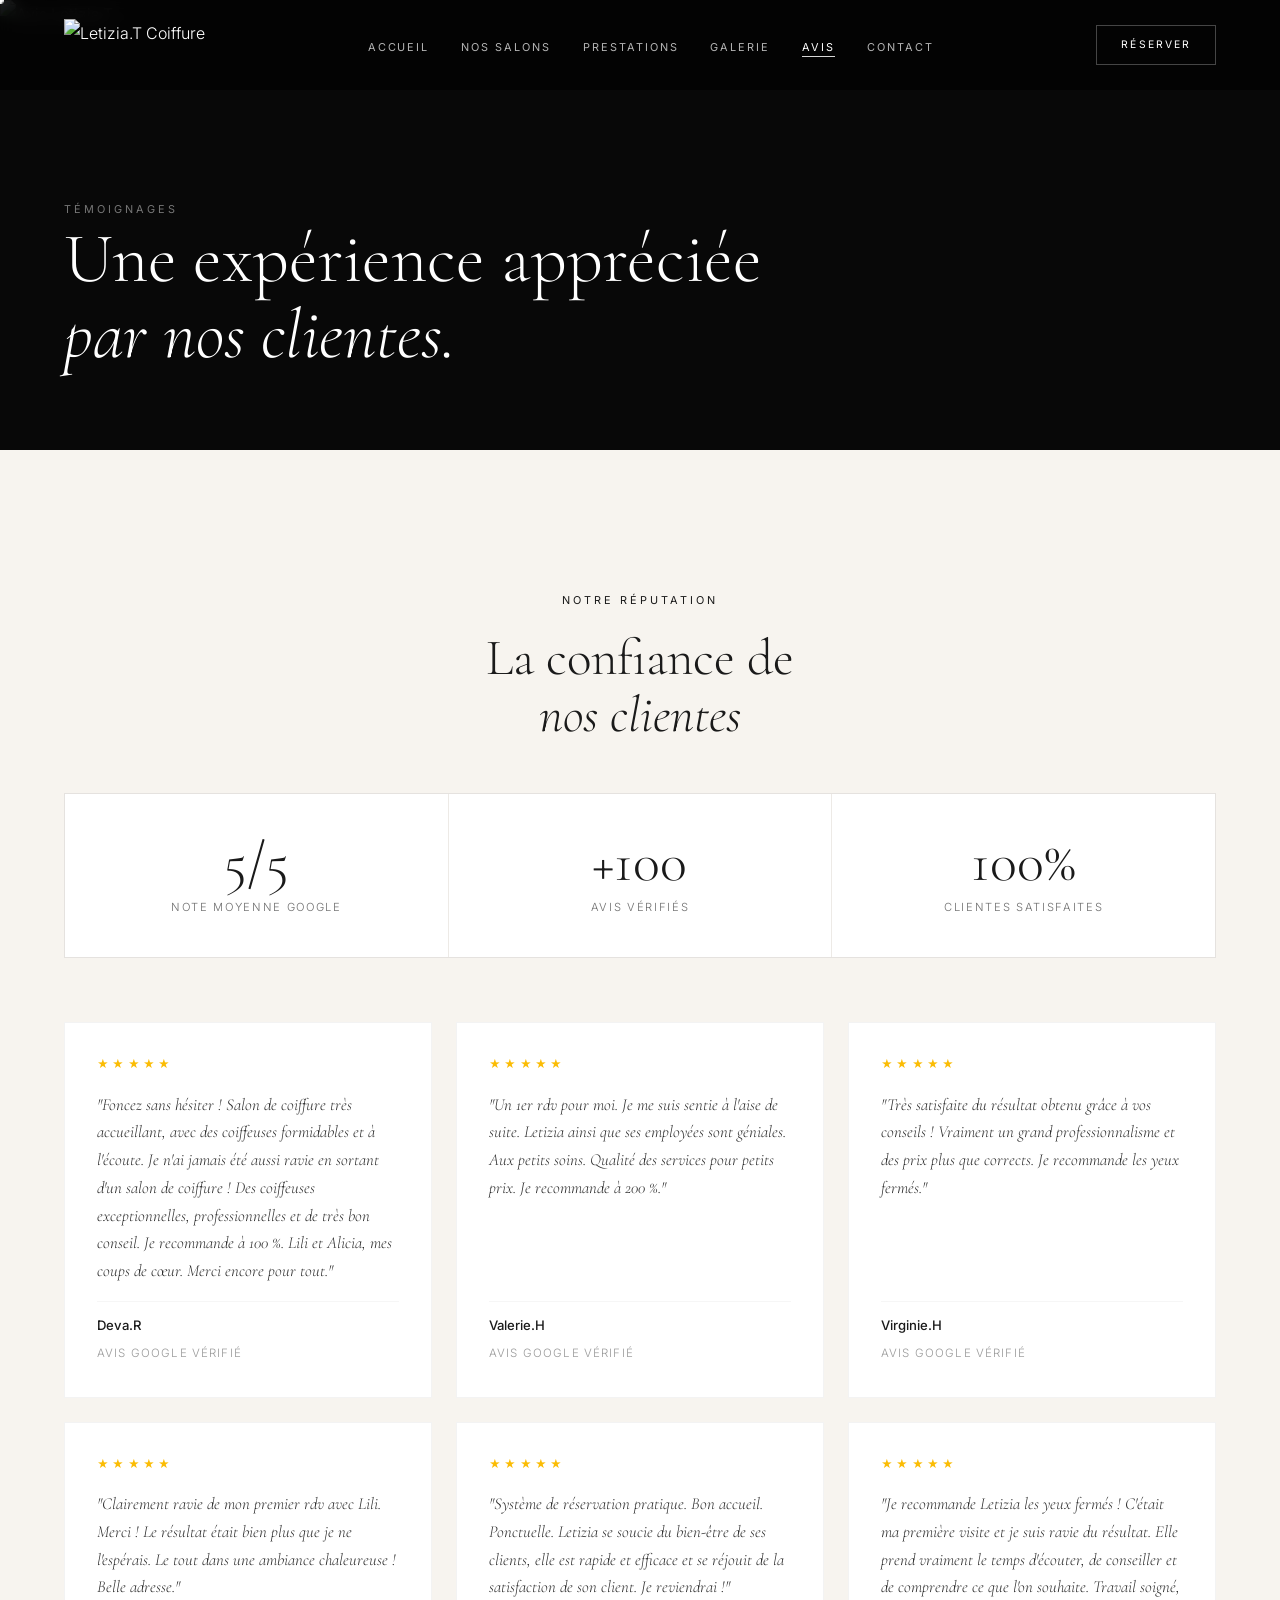
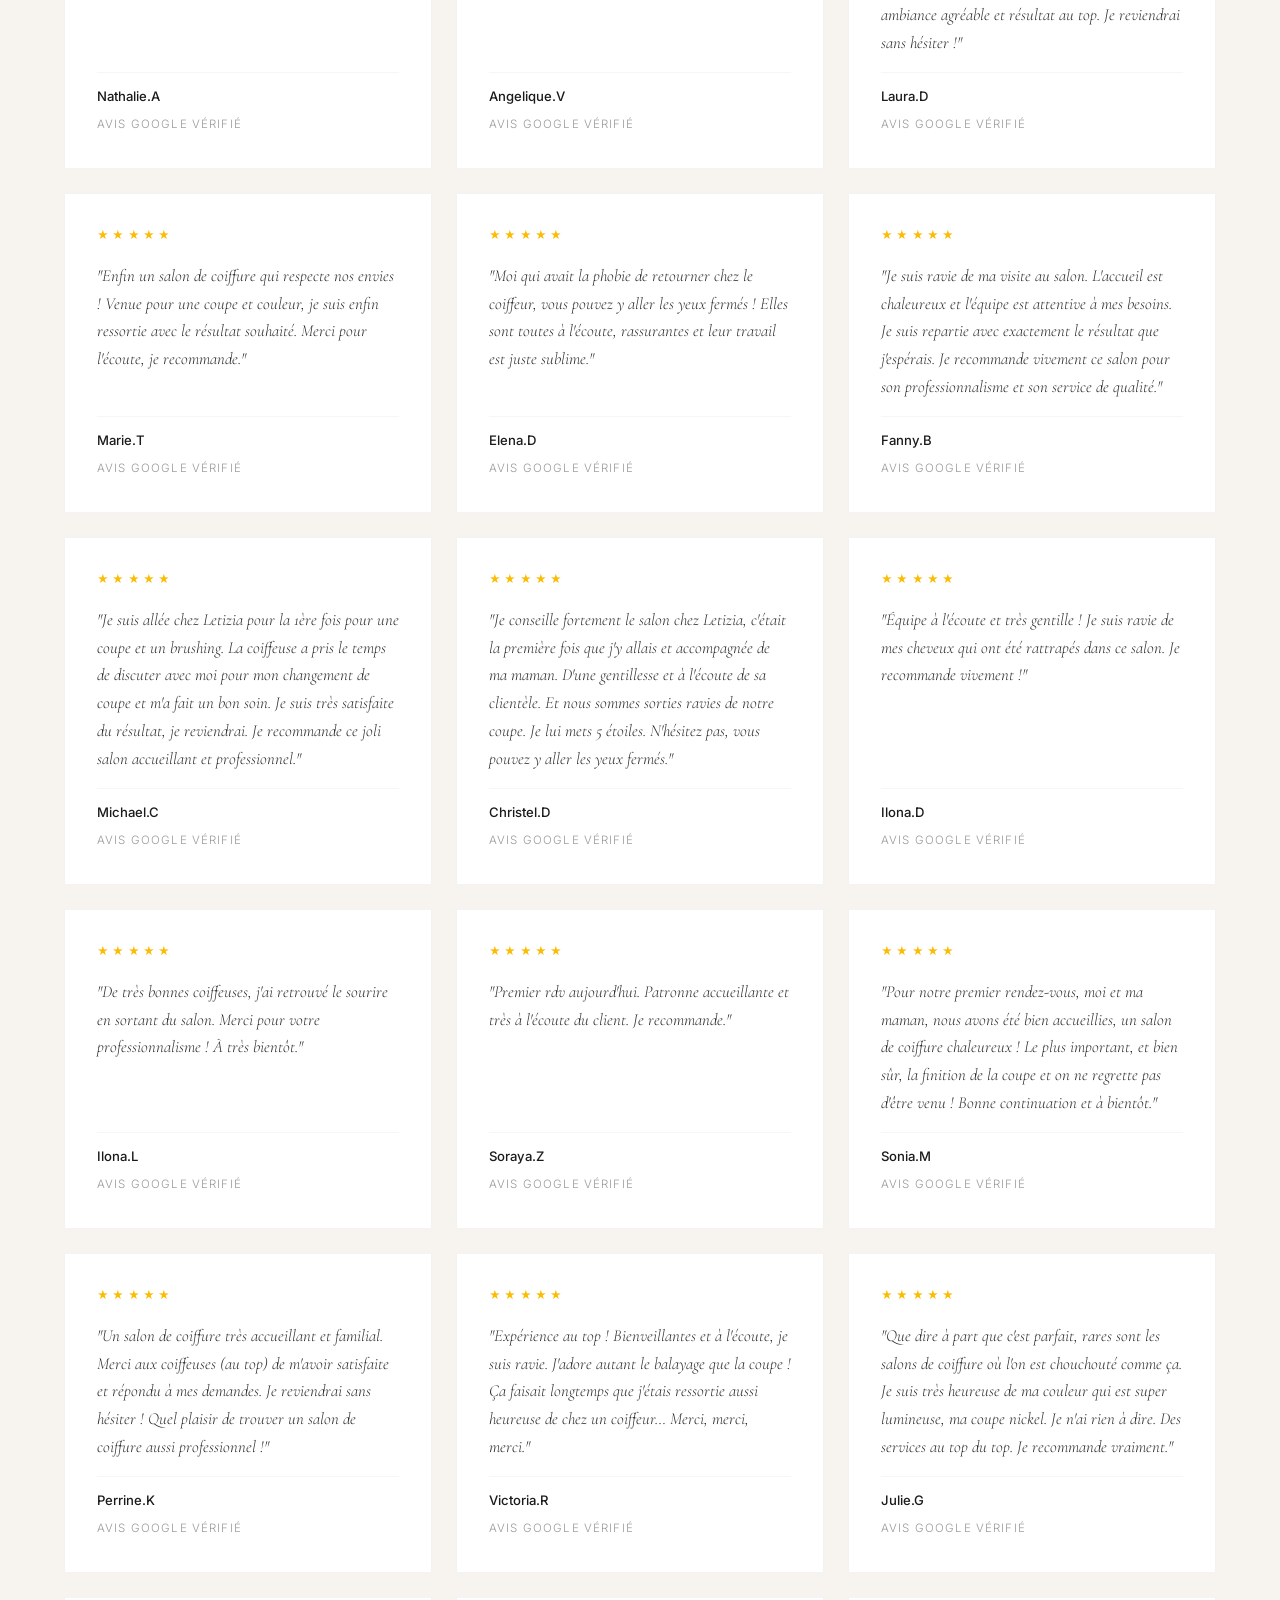
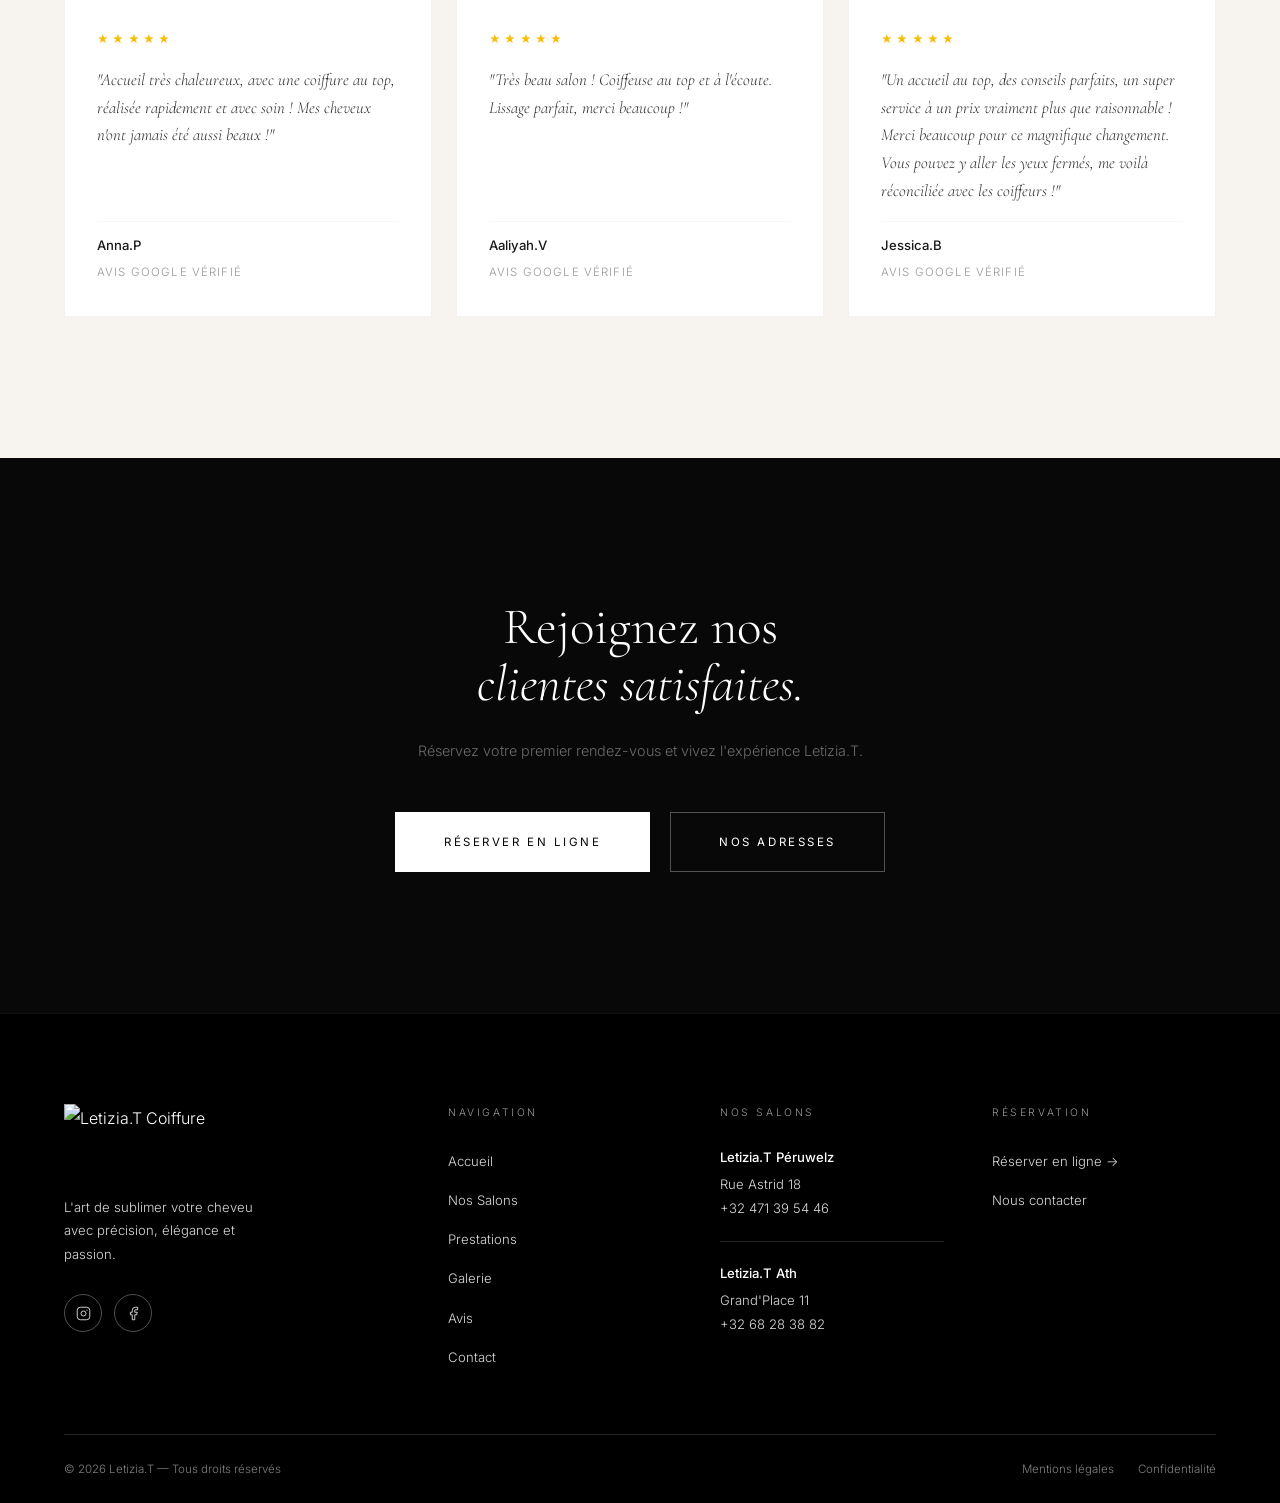
==== avis.html @ d0d489a6 "Add files via upload" ====
<!DOCTYPE html>
<html lang="fr-BE">
<head>
  <meta charset="UTF-8" />
  <meta name="viewport" content="width=device-width, initial-scale=1.0" />
  <title>Avis clients | Letizia.T Coiffure Péruwelz &amp; Ath</title>
  <meta name="description" content="Découvrez les avis et témoignages des clientes du salon Letizia.T à Péruwelz et Ath. Un salon de coiffure premium apprécié pour sa qualité, son accueil et ses résultats." />
  <link rel="canonical" href="https://letizia-t.be/avis.html" />
  <meta property="og:type"        content="website" />
  <meta property="og:locale"      content="fr_BE" />
  <meta property="og:title"       content="Avis clients | Letizia.T Coiffure Péruwelz &amp; Ath" />
  <meta property="og:description" content="Témoignages des clientes du salon Letizia.T à Péruwelz et Ath. Découvrez pourquoi elles reviennent." />
  <meta property="og:url"         content="https://letizia-t.be/avis.html" />
  <meta property="og:image"       content="https://letizia-t.be/og-image.jpg" />
  <meta property="og:site_name"   content="Letizia.T Coiffure" />
  <meta name="twitter:card"        content="summary_large_image" />
  <meta name="twitter:title"       content="Avis clients | Letizia.T Coiffure Péruwelz &amp; Ath" />
  <meta name="twitter:description" content="Les témoignages de nos clientes. Un salon de coiffure premium à Péruwelz et Ath." />
  <meta name="twitter:image"       content="https://letizia-t.be/og-image.jpg" />
  <script type="application/ld+json">
  {
    "@context": "https://schema.org",
    "@type": "BreadcrumbList",
    "itemListElement": [
      { "@type": "ListItem", "position": 1, "name": "Accueil", "item": "https://letizia-t.be/" },
      { "@type": "ListItem", "position": 2, "name": "Avis Clients", "item": "https://letizia-t.be/avis.html" }
    ]
  }
  </script>
  <link rel="preconnect" href="https://fonts.googleapis.com" />
  <link rel="preconnect" href="https://fonts.gstatic.com" crossorigin />
  <link href="https://fonts.googleapis.com/css2?family=Cormorant+Garamond:ital,wght@0,300;0,400;0,500;1,300;1,400;1,500&family=Inter:wght@200;300;400;500&display=swap" rel="stylesheet" />
  <link rel="stylesheet" href="style.css" />
</head>
<body>

<nav class="nav" id="nav">
  <a href="index.html" class="nav-logo" aria-label="Letizia.T — Accueil"><img src="logo.png" alt="Letizia.T Coiffure" class="nav-logo-img" /></a>
  <ul class="nav-links">
    <li><a href="index.html">Accueil</a></li>
    <li><a href="salons.html">Nos Salons</a></li>
    <li><a href="prestations.html">Prestations</a></li>
    <li><a href="galerie.html">Galerie</a></li>
    <li><a href="avis.html" class="active">Avis</a></li>
    <li><a href="contact.html">Contact</a></li>
  </ul>
  <a href="https://salonkee.be/salon-group/letizia-t" target="_blank" rel="noopener noreferrer" class="nav-book">Réserver</a>
  <button class="nav-burger" id="navBurger" aria-label="Menu" aria-expanded="false"><span></span><span></span></button>
</nav>

<div class="mobile-menu" id="mobileMenu" role="dialog">
  <nav class="mobile-menu-links">
    <a href="index.html" class="mobile-menu-link">Accueil</a>
    <a href="salons.html" class="mobile-menu-link">Le Salon</a>
    <a href="prestations.html" class="mobile-menu-link">Prestations</a>
    <a href="galerie.html" class="mobile-menu-link">Galerie</a>
    <a href="avis.html" class="mobile-menu-link">Avis</a>
    <a href="contact.html" class="mobile-menu-link">Contact</a>
  </nav>
</div>

<header class="page-hero">
  <div class="page-hero-bg">
    <img src="https://images.unsplash.com/photo-1522337360788-8b13dee7a37e?w=1600&q=80" alt="Avis Letizia.T" loading="eager" />
  </div>
  <div class="container page-hero-content">
    <span class="label page-hero-label" data-reveal="up">Témoignages</span>
    <h1 class="page-hero-title" data-reveal="up" data-delay="1">
      Une expérience appréciée<br /><em>par nos clientes.</em>
    </h1>
  </div>
</header>

<!-- STATS -->
<section class="avis-section section">
  <div class="container">
    <div class="section-header centered" style="margin-bottom:3rem">
      <span class="label section-label" data-reveal="up">Notre réputation</span>
      <h2 class="h2" data-reveal="up" data-delay="1">La confiance de<br /><em>nos clientes</em></h2>
    </div>

    <div class="avis-stats" data-reveal="up" data-delay="1">
      <div class="avis-stat-item">
        <div class="avis-stat-num"><span data-count="5">0</span>/5</div>
        <div class="avis-stat-label">Note moyenne Google</div>
      </div>
      <div class="avis-stat-item">
        <div class="avis-stat-num">+<span data-count="100">0</span></div>
        <div class="avis-stat-label">Avis vérifiés</div>
      </div>
      <div class="avis-stat-item">
        <div class="avis-stat-num"><span data-count="100">0</span>%</div>
        <div class="avis-stat-label">Clientes satisfaites</div>
      </div>
    </div>

    <!-- Avis grid -->
    <div class="avis-grid" style="margin-top:4rem">

      <article class="avis-card" data-reveal="up">
        <div class="avis-stars">★★★★★</div>
        <p class="avis-text">"Foncez sans hésiter ! Salon de coiffure très accueillant, avec des coiffeuses formidables et à l'écoute. Je n'ai jamais été aussi ravie en sortant d'un salon de coiffure ! Des coiffeuses exceptionnelles, professionnelles et de très bon conseil. Je recommande à 100 %. Lili et Alicia, mes coups de cœur. Merci encore pour tout."</p>
        <div class="avis-author">
          <strong>Deva.R</strong>
          <span>Avis Google vérifié</span>
        </div>
      </article>

      <article class="avis-card" data-reveal="up" data-delay="1">
        <div class="avis-stars">★★★★★</div>
        <p class="avis-text">"Un 1er rdv pour moi. Je me suis sentie à l'aise de suite. Letizia ainsi que ses employées sont géniales. Aux petits soins. Qualité des services pour petits prix. Je recommande à 200 %."</p>
        <div class="avis-author">
          <strong>Valerie.H</strong>
          <span>Avis Google vérifié</span>
        </div>
      </article>

      <article class="avis-card" data-reveal="up" data-delay="2">
        <div class="avis-stars">★★★★★</div>
        <p class="avis-text">"Très satisfaite du résultat obtenu grâce à vos conseils ! Vraiment un grand professionnalisme et des prix plus que corrects. Je recommande les yeux fermés."</p>
        <div class="avis-author">
          <strong>Virginie.H</strong>
          <span>Avis Google vérifié</span>
        </div>
      </article>

      <article class="avis-card" data-reveal="up" data-delay="1">
        <div class="avis-stars">★★★★★</div>
        <p class="avis-text">"Clairement ravie de mon premier rdv avec Lili. Merci ! Le résultat était bien plus que je ne l'espérais. Le tout dans une ambiance chaleureuse ! Belle adresse."</p>
        <div class="avis-author">
          <strong>Nathalie.A</strong>
          <span>Avis Google vérifié</span>
        </div>
      </article>

      <article class="avis-card" data-reveal="up" data-delay="2">
        <div class="avis-stars">★★★★★</div>
        <p class="avis-text">"Système de réservation pratique. Bon accueil. Ponctuelle. Letizia se soucie du bien-être de ses clients, elle est rapide et efficace et se réjouit de la satisfaction de son client. Je reviendrai !"</p>
        <div class="avis-author">
          <strong>Angelique.V</strong>
          <span>Avis Google vérifié</span>
        </div>
      </article>

      <article class="avis-card" data-reveal="up" data-delay="3">
        <div class="avis-stars">★★★★★</div>
        <p class="avis-text">"Je recommande Letizia les yeux fermés ! C'était ma première visite et je suis ravie du résultat. Elle prend vraiment le temps d'écouter, de conseiller et de comprendre ce que l'on souhaite. Travail soigné, ambiance agréable et résultat au top. Je reviendrai sans hésiter !"</p>
        <div class="avis-author">
          <strong>Laura.D</strong>
          <span>Avis Google vérifié</span>
        </div>
      </article>

      <article class="avis-card" data-reveal="up">
        <div class="avis-stars">★★★★★</div>
        <p class="avis-text">"Enfin un salon de coiffure qui respecte nos envies ! Venue pour une coupe et couleur, je suis enfin ressortie avec le résultat souhaité. Merci pour l'écoute, je recommande."</p>
        <div class="avis-author">
          <strong>Marie.T</strong>
          <span>Avis Google vérifié</span>
        </div>
      </article>

      <article class="avis-card" data-reveal="up" data-delay="1">
        <div class="avis-stars">★★★★★</div>
        <p class="avis-text">"Moi qui avait la phobie de retourner chez le coiffeur, vous pouvez y aller les yeux fermés ! Elles sont toutes à l'écoute, rassurantes et leur travail est juste sublime."</p>
        <div class="avis-author">
          <strong>Elena.D</strong>
          <span>Avis Google vérifié</span>
        </div>
      </article>

      <article class="avis-card" data-reveal="up" data-delay="2">
        <div class="avis-stars">★★★★★</div>
        <p class="avis-text">"Je suis ravie de ma visite au salon. L'accueil est chaleureux et l'équipe est attentive à mes besoins. Je suis repartie avec exactement le résultat que j'espérais. Je recommande vivement ce salon pour son professionnalisme et son service de qualité."</p>
        <div class="avis-author">
          <strong>Fanny.B</strong>
          <span>Avis Google vérifié</span>
        </div>
      </article>

      <article class="avis-card" data-reveal="up" data-delay="3">
        <div class="avis-stars">★★★★★</div>
        <p class="avis-text">"Je suis allée chez Letizia pour la 1ère fois pour une coupe et un brushing. La coiffeuse a pris le temps de discuter avec moi pour mon changement de coupe et m'a fait un bon soin. Je suis très satisfaite du résultat, je reviendrai. Je recommande ce joli salon accueillant et professionnel."</p>
        <div class="avis-author">
          <strong>Michael.C</strong>
          <span>Avis Google vérifié</span>
        </div>
      </article>

      <article class="avis-card" data-reveal="up">
        <div class="avis-stars">★★★★★</div>
        <p class="avis-text">"Je conseille fortement le salon chez Letizia, c'était la première fois que j'y allais et accompagnée de ma maman. D'une gentillesse et à l'écoute de sa clientèle. Et nous sommes sorties ravies de notre coupe. Je lui mets 5 étoiles. N'hésitez pas, vous pouvez y aller les yeux fermés."</p>
        <div class="avis-author">
          <strong>Christel.D</strong>
          <span>Avis Google vérifié</span>
        </div>
      </article>

      <article class="avis-card" data-reveal="up" data-delay="1">
        <div class="avis-stars">★★★★★</div>
        <p class="avis-text">"Équipe à l'écoute et très gentille ! Je suis ravie de mes cheveux qui ont été rattrapés dans ce salon. Je recommande vivement !"</p>
        <div class="avis-author">
          <strong>Ilona.D</strong>
          <span>Avis Google vérifié</span>
        </div>
      </article>

      <article class="avis-card" data-reveal="up" data-delay="2">
        <div class="avis-stars">★★★★★</div>
        <p class="avis-text">"De très bonnes coiffeuses, j'ai retrouvé le sourire en sortant du salon. Merci pour votre professionnalisme ! À très bientôt."</p>
        <div class="avis-author">
          <strong>Ilona.L</strong>
          <span>Avis Google vérifié</span>
        </div>
      </article>

      <article class="avis-card" data-reveal="up" data-delay="3">
        <div class="avis-stars">★★★★★</div>
        <p class="avis-text">"Premier rdv aujourd'hui. Patronne accueillante et très à l'écoute du client. Je recommande."</p>
        <div class="avis-author">
          <strong>Soraya.Z</strong>
          <span>Avis Google vérifié</span>
        </div>
      </article>

      <article class="avis-card" data-reveal="up">
        <div class="avis-stars">★★★★★</div>
        <p class="avis-text">"Pour notre premier rendez-vous, moi et ma maman, nous avons été bien accueillies, un salon de coiffure chaleureux ! Le plus important, et bien sûr, la finition de la coupe et on ne regrette pas d'être venu ! Bonne continuation et à bientôt."</p>
        <div class="avis-author">
          <strong>Sonia.M</strong>
          <span>Avis Google vérifié</span>
        </div>
      </article>

      <article class="avis-card" data-reveal="up" data-delay="1">
        <div class="avis-stars">★★★★★</div>
        <p class="avis-text">"Un salon de coiffure très accueillant et familial. Merci aux coiffeuses (au top) de m'avoir satisfaite et répondu à mes demandes. Je reviendrai sans hésiter ! Quel plaisir de trouver un salon de coiffure aussi professionnel !"</p>
        <div class="avis-author">
          <strong>Perrine.K</strong>
          <span>Avis Google vérifié</span>
        </div>
      </article>

      <article class="avis-card" data-reveal="up" data-delay="2">
        <div class="avis-stars">★★★★★</div>
        <p class="avis-text">"Expérience au top ! Bienveillantes et à l'écoute, je suis ravie. J'adore autant le balayage que la coupe ! Ça faisait longtemps que j'étais ressortie aussi heureuse de chez un coiffeur… Merci, merci, merci."</p>
        <div class="avis-author">
          <strong>Victoria.R</strong>
          <span>Avis Google vérifié</span>
        </div>
      </article>

      <article class="avis-card" data-reveal="up" data-delay="3">
        <div class="avis-stars">★★★★★</div>
        <p class="avis-text">"Que dire à part que c'est parfait, rares sont les salons de coiffure où l'on est chouchouté comme ça. Je suis très heureuse de ma couleur qui est super lumineuse, ma coupe nickel. Je n'ai rien à dire. Des services au top du top. Je recommande vraiment."</p>
        <div class="avis-author">
          <strong>Julie.G</strong>
          <span>Avis Google vérifié</span>
        </div>
      </article>

      <article class="avis-card" data-reveal="up">
        <div class="avis-stars">★★★★★</div>
        <p class="avis-text">"Accueil très chaleureux, avec une coiffure au top, réalisée rapidement et avec soin ! Mes cheveux n'ont jamais été aussi beaux !"</p>
        <div class="avis-author">
          <strong>Anna.P</strong>
          <span>Avis Google vérifié</span>
        </div>
      </article>

      <article class="avis-card" data-reveal="up" data-delay="1">
        <div class="avis-stars">★★★★★</div>
        <p class="avis-text">"Très beau salon ! Coiffeuse au top et à l'écoute. Lissage parfait, merci beaucoup !"</p>
        <div class="avis-author">
          <strong>Aaliyah.V</strong>
          <span>Avis Google vérifié</span>
        </div>
      </article>

      <article class="avis-card" data-reveal="up" data-delay="2">
        <div class="avis-stars">★★★★★</div>
        <p class="avis-text">"Un accueil au top, des conseils parfaits, un super service à un prix vraiment plus que raisonnable ! Merci beaucoup pour ce magnifique changement. Vous pouvez y aller les yeux fermés, me voilà réconciliée avec les coiffeurs !"</p>
        <div class="avis-author">
          <strong>Jessica.B</strong>
          <span>Avis Google vérifié</span>
        </div>
      </article>

    </div>
  </div>
</section>

<!-- CTA -->
<section class="booking-cta section">
  <div class="container">
    <div class="booking-cta-inner">
      <h2 class="h2" data-reveal="up">Rejoignez nos<br /><em>clientes satisfaites.</em></h2>
      <p class="booking-cta-sub" data-reveal="up" data-delay="1">Réservez votre premier rendez-vous et vivez l'expérience Letizia.T.</p>
      <div class="booking-cta-actions" style="margin-top:2.5rem" data-reveal="up" data-delay="2">
        <a href="https://salonkee.be/salon-group/letizia-t" target="_blank" rel="noopener noreferrer" class="btn btn-primary btn-lg btn-magnetic">Réserver en ligne</a>
        <a href="salons.html" class="btn btn-secondary btn-lg btn-magnetic">Nos adresses</a>
      </div>
    </div>
  </div>
</section>

<footer role="contentinfo">
  <div class="container">
    <div class="footer-top">
      <div><a href="index.html" class="footer-brand-name"><img src="logo.png" alt="Letizia.T Coiffure" class="footer-logo-img" /></a><p class="footer-brand-desc">L'art de sublimer votre cheveu avec précision, élégance et passion.</p><div class="footer-social"><a href="https://www.instagram.com/salonletizia.t?igsh=MXM1c2pqa2toaW5xMQ%3D%3D&utm_source=qr" target="_blank" rel="noopener noreferrer" class="footer-social-link" aria-label="Instagram"><svg viewBox="0 0 24 24" fill="none"><rect x="2" y="2" width="20" height="20" rx="5" stroke="currentColor" stroke-width="1.5"/><circle cx="12" cy="12" r="4" stroke="currentColor" stroke-width="1.5"/><circle cx="17.5" cy="6.5" r="1" fill="currentColor"/></svg></a><a href="https://www.facebook.com/share/17oDURodCF/?mibextid=wwXIfr" target="_blank" rel="noopener noreferrer" class="footer-social-link" aria-label="Facebook"><svg viewBox="0 0 24 24" fill="none"><path d="M18 2h-3a5 5 0 00-5 5v3H7v4h3v8h4v-8h3l1-4h-4V7a1 1 0 011-1h3z" stroke="currentColor" stroke-width="1.5" stroke-linecap="round" stroke-linejoin="round"/></svg></a></div></div>
      <div><p class="footer-col-title">Navigation</p><ul class="footer-col-links"><li><a href="index.html">Accueil</a></li><li><a href="salons.html">Nos Salons</a></li><li><a href="prestations.html">Prestations</a></li><li><a href="galerie.html">Galerie</a></li><li><a href="avis.html">Avis</a></li><li><a href="contact.html">Contact</a></li></ul></div>
      <div><p class="footer-col-title">Nos Salons</p><address class="footer-address"><strong>Letizia.T Péruwelz</strong>Rue Astrid 18<br /><a href="tel:+32471395446">+32 471 39 54 46</a><div class="footer-address-sep"></div><strong>Letizia.T Ath</strong>Grand'Place 11<br /><a href="tel:+3268283882">+32 68 28 38 82</a></address></div>
      <div><p class="footer-col-title">Réservation</p><ul class="footer-col-links"><li><a href="https://salonkee.be/salon-group/letizia-t" target="_blank" rel="noopener noreferrer">Réserver en ligne →</a></li><li><a href="contact.html">Nous contacter</a></li></ul></div>
    </div>
    <div class="footer-bottom">
      <p class="footer-bottom-left">© 2026 Letizia.T — Tous droits réservés</p>
      <div class="footer-bottom-right"><a href="#">Mentions légales</a><a href="#">Confidentialité</a></div>
    </div>
  </div>
</footer>

<script src="script.js"></script>
</body>
</html>
---- style.css ----
/* ================================================================
   LETIZIA.T — Premium Hair Salon — Design System
   Direction artistique : Minimalisme noir / blanc / argent
   ================================================================ */

/* ── 1. VARIABLES ── */
:root {
  --black:        #080808;
  --black-mid:    #111111;
  --dark:         #1A1A1A;
  --dark-mid:     #2C2C2C;
  --white:        #FFFFFF;
  --off-white:    #F7F4EF;
  --gray-pale:    #F0ECEA;
  --gray-light:   #E8E8E8;
  --gray-mid:     #9A9A9A;
  --gray:         #6E6E6E;
  --silver:       #C0C0C0;
  --silver-light: #D6D6D6;
  --silver-dim:   rgba(192,192,192,0.18);
  --silver-glow:  rgba(214,214,214,0.08);

  --font-display: 'Cormorant Garamond', Georgia, 'Times New Roman', serif;
  --font-body:    'Inter', 'Helvetica Neue', Helvetica, Arial, sans-serif;

  --nav-h:        90px;
  --section-v:    clamp(90px, 11vw, 160px);
  --container:    1300px;
  --gutter:       clamp(1.25rem, 5vw, 4.5rem);

  --ease:         cubic-bezier(0.25, 0.46, 0.45, 0.94);
  --ease-expo:    cubic-bezier(0.87, 0, 0.13, 1);
  --ease-in-out:  cubic-bezier(0.76, 0, 0.24, 1);
  --t-fast:       0.3s;
  --t-mid:        0.5s;
  --t-slow:       0.8s;
}

/* ── 2. RESET ── */
*, *::before, *::after { box-sizing: border-box; margin: 0; padding: 0; }
html { font-size: 16px; scroll-behavior: smooth; -webkit-font-smoothing: antialiased; }
body {
  background: var(--black);
  color: var(--white);
  font-family: var(--font-body);
  font-weight: 300;
  line-height: 1.75;
  overflow-x: hidden;
  cursor: none;
}
img { display: block; width: 100%; height: 100%; object-fit: cover; }
a { color: inherit; text-decoration: none; transition: opacity var(--t-fast) var(--ease); }
ul, ol { list-style: none; }
button { cursor: none; border: none; background: none; font-family: inherit; }
input, select, textarea { font-family: inherit; }

/* ── 3. TYPOGRAPHY SCALE ── */
.display {
  font-family: var(--font-display);
  font-size: clamp(3.6rem, 8vw, 8rem);
  font-weight: 300;
  line-height: 1.0;
  letter-spacing: -0.01em;
}
.display em { font-style: italic; }

.h1 {
  font-family: var(--font-display);
  font-size: clamp(2.8rem, 6vw, 6rem);
  font-weight: 300;
  line-height: 1.08;
}
.h1 em { font-style: italic; }

.h2 {
  font-family: var(--font-display);
  font-size: clamp(2rem, 4vw, 4rem);
  font-weight: 300;
  line-height: 1.12;
}
.h2 em { font-style: italic; }

.h3 {
  font-family: var(--font-display);
  font-size: clamp(1.4rem, 2.5vw, 2rem);
  font-weight: 400;
  line-height: 1.25;
}

.label {
  font-family: var(--font-body);
  font-size: 0.68rem;
  font-weight: 400;
  letter-spacing: 0.28em;
  text-transform: uppercase;
}

.body-large { font-size: clamp(0.95rem, 1.4vw, 1.1rem); line-height: 1.85; font-weight: 300; }
.body-sm    { font-size: 0.85rem; line-height: 1.7; font-weight: 300; }

/* ── 4. LAYOUT ── */
.container {
  max-width: var(--container);
  margin: 0 auto;
  padding: 0 var(--gutter);
}
.section { padding: var(--section-v) 0; }

.section-header { margin-bottom: clamp(3.5rem, 5vw, 6rem); }
.section-header.centered { text-align: center; }

.section-label {
  display: block;
  margin-bottom: 1.25rem;
}

/* ── 5. CUSTOM CURSOR ── */
.cursor,
.cursor-ring {
  position: fixed;
  pointer-events: none;
  z-index: 9999;
  transform: translate(-50%, -50%);
  border-radius: 50%;
  transition-property: width, height, background, border-color, opacity;
  transition-duration: 0.25s;
  transition-timing-function: var(--ease);
  will-change: transform;
}
.cursor {
  width: 7px;
  height: 7px;
  background: var(--white);
  top: 0; left: 0;
}
.cursor-ring {
  width: 38px;
  height: 38px;
  border: 1px solid rgba(255,255,255,0.5);
  top: 0; left: 0;
}
.cursor.on-dark  { background: var(--white); }
.cursor.on-light { background: var(--dark); }
.cursor-ring.on-light { border-color: rgba(0,0,0,0.35); }
.cursor.hover  { width: 11px; height: 11px; background: var(--silver-light); }
.cursor-ring.hover { width: 56px; height: 56px; border-color: var(--silver); opacity: 0.6; }

/* ── 6. PROGRESS BAR ── */
.progress-bar {
  position: fixed;
  top: 0; left: 0;
  height: 1px;
  background: var(--silver);
  z-index: 500;
  transform-origin: left;
  transform: scaleX(0);
  will-change: transform;
}

/* ── 7. NAVIGATION ── */
.nav {
  position: fixed;
  top: 0; left: 0; right: 0;
  z-index: 200;
  height: var(--nav-h);
  display: flex;
  align-items: center;
  justify-content: space-between;
  padding: 0 var(--gutter);
  background: rgba(0,0,0,0.55);
  backdrop-filter: blur(8px);
  -webkit-backdrop-filter: blur(8px);
  transition: background var(--t-mid) var(--ease),
              height var(--t-mid) var(--ease),
              box-shadow var(--t-mid) var(--ease);
}
.nav.scrolled {
  height: 70px;
  background: #000000;
  backdrop-filter: blur(18px);
  -webkit-backdrop-filter: blur(18px);
  box-shadow: 0 1px 0 rgba(192,192,192,0.08);
}

.nav-logo {
  display: flex;
  align-items: center;
  z-index: 1;
  flex-shrink: 0;
}
.nav-logo-img {
  height: 52px;
  width: auto;
  object-fit: contain;
  display: block;
}

.nav-links {
  display: flex;
  align-items: center;
  gap: clamp(1.5rem, 2.5vw, 2.5rem);
}
.nav-links a {
  font-size: 0.68rem;
  font-weight: 400;
  letter-spacing: 0.18em;
  text-transform: uppercase;
  color: rgba(255,255,255,0.7);
  transition: color var(--t-fast) var(--ease);
  position: relative;
  padding-bottom: 3px;
}
.nav-links a::after {
  content: '';
  position: absolute;
  bottom: 0; left: 0;
  width: 0; height: 1px;
  background: var(--silver-light);
  transition: width var(--t-mid) var(--ease);
}
.nav-links a:hover,
.nav-links a.active { color: var(--white); }
.nav-links a:hover::after,
.nav-links a.active::after { width: 100%; }

.nav-book {
  display: inline-flex;
  align-items: center;
  gap: 0.5rem;
  padding: 0.65rem 1.5rem;
  border: 1px solid rgba(192,192,192,0.35);
  font-size: 0.65rem;
  font-weight: 400;
  letter-spacing: 0.2em;
  text-transform: uppercase;
  color: var(--white);
  border-radius: 0;
  transition: background var(--t-fast) var(--ease),
              border-color var(--t-fast) var(--ease);
  flex-shrink: 0;
}
.nav-book:hover {
  background: var(--white);
  color: var(--black);
  border-color: var(--white);
}

.nav-burger {
  display: none;
  flex-direction: column;
  justify-content: center;
  gap: 7px;
  width: 32px;
  height: 32px;
  z-index: 1;
}
.nav-burger span {
  display: block;
  height: 1px;
  background: var(--white);
  transition: transform var(--t-mid) var(--ease-expo),
              opacity var(--t-fast),
              width var(--t-mid) var(--ease);
  transform-origin: center;
}
.nav-burger span:last-child { width: 60%; }
.nav-burger.open span:first-child { transform: translateY(8px) rotate(45deg); }
.nav-burger.open span:last-child  { transform: translateY(-8px) rotate(-45deg); width: 100%; }

/* ── 8. MOBILE MENU ── */
.mobile-menu {
  position: fixed;
  inset: 0;
  background: var(--black);
  z-index: 190;
  display: flex;
  flex-direction: column;
  align-items: center;
  justify-content: center;
  gap: 0;
  transform: translateY(-100%);
  visibility: hidden;
  transition: transform 0.7s var(--ease-expo), visibility 0s linear 0.7s;
  padding: var(--nav-h) 2rem 4rem;
}
.mobile-menu.open {
  transform: translateY(0);
  visibility: visible;
  transition: transform 0.7s var(--ease-expo), visibility 0s linear 0s;
}
.mobile-menu-links {
  display: flex;
  flex-direction: column;
  align-items: center;
  gap: 0.5rem;
  width: 100%;
  text-align: center;
}
.mobile-menu-link {
  font-family: var(--font-display);
  font-size: clamp(2rem, 8vw, 3.5rem);
  font-weight: 300;
  color: rgba(255,255,255,0.7);
  transition: color var(--t-fast), opacity var(--t-fast);
  padding: 0.4rem 0;
  display: block;
  width: 100%;
}
.mobile-menu-link:hover { color: var(--white); }
.mobile-menu-separator {
  width: 1px;
  height: 40px;
  background: rgba(192,192,192,0.2);
  margin: 1.25rem auto;
}
.mobile-menu-book {
  display: inline-flex;
  align-items: center;
  gap: 0.6rem;
  padding: 0.9rem 2.5rem;
  border: 1px solid rgba(192,192,192,0.3);
  font-size: 0.7rem;
  letter-spacing: 0.22em;
  text-transform: uppercase;
  color: var(--white);
  margin-top: 1rem;
  transition: background var(--t-fast), border-color var(--t-fast);
}
.mobile-menu-book:hover { background: var(--white); color: var(--black); border-color: var(--white); }
.mobile-menu-socials {
  display: flex;
  gap: 1.25rem;
  margin-top: 2rem;
}
.mobile-menu-socials a {
  width: 42px; height: 42px;
  border: 1px solid rgba(192,192,192,0.2);
  border-radius: 50%;
  display: flex;
  align-items: center;
  justify-content: center;
  color: var(--gray-mid);
  transition: border-color var(--t-fast), color var(--t-fast);
}
.mobile-menu-socials a:hover { border-color: var(--silver); color: var(--white); }
.mobile-menu-socials svg { width: 16px; height: 16px; }

/* ── 9. BACK TO TOP ── */
.back-to-top {
  position: fixed;
  bottom: 2rem;
  right: 2rem;
  width: 48px; height: 48px;
  border: 1px solid rgba(192,192,192,0.25);
  border-radius: 50%;
  background: rgba(8,8,8,0.75);
  backdrop-filter: blur(12px);
  color: var(--white);
  display: flex;
  align-items: center;
  justify-content: center;
  opacity: 0;
  transform: translateY(8px);
  transition: opacity var(--t-fast), transform var(--t-fast), border-color var(--t-fast);
  z-index: 180;
}
.back-to-top.visible { opacity: 1; transform: translateY(0); }
.back-to-top:hover { border-color: var(--silver); }
.back-to-top svg { width: 18px; height: 18px; }

/* ── 10. BUTTONS ── */
.btn {
  display: inline-flex;
  align-items: center;
  justify-content: center;
  gap: 0.6rem;
  font-family: var(--font-body);
  font-size: 0.68rem;
  font-weight: 400;
  letter-spacing: 0.22em;
  text-transform: uppercase;
  transition: all var(--t-fast) var(--ease);
  position: relative;
  overflow: hidden;
  border-radius: 0;
  white-space: nowrap;
}
.btn::before {
  content: '';
  position: absolute;
  inset: 0;
  transform: scaleX(0);
  transform-origin: left;
  transition: transform var(--t-mid) var(--ease-expo);
}
.btn:hover::before { transform: scaleX(1); }

/* Primary — fond blanc, texte noir */
.btn-primary {
  padding: 1rem 2.5rem;
  background: var(--white);
  color: var(--black);
  border: 1px solid var(--white);
}
.btn-primary::before { background: var(--silver-light); }
.btn-primary:hover { color: var(--black); }

/* Secondary — contour argenté, texte blanc */
.btn-secondary {
  padding: 1rem 2.5rem;
  background: transparent;
  color: var(--white);
  border: 1px solid rgba(192,192,192,0.4);
}
.btn-secondary::before { background: rgba(192,192,192,0.08); }
.btn-secondary:hover { border-color: var(--silver); }

/* Dark — sur fonds clairs */
.btn-dark {
  padding: 1rem 2.5rem;
  background: var(--black);
  color: var(--white);
  border: 1px solid var(--black);
}
.btn-dark::before { background: var(--dark-mid); }

/* Ghost dark — contour sombre */
.btn-ghost-dark {
  padding: 1rem 2.5rem;
  background: transparent;
  color: var(--dark);
  border: 1px solid rgba(26,26,26,0.4);
}
.btn-ghost-dark::before { background: rgba(26,26,26,0.05); }
.btn-ghost-dark:hover { border-color: var(--dark); }

.btn-sm { padding: 0.7rem 1.6rem; font-size: 0.63rem; }
.btn-lg { padding: 1.2rem 3rem; font-size: 0.72rem; }

/* Arrow icon in button */
.btn-arrow {
  width: 16px; height: 16px;
  flex-shrink: 0;
  transition: transform var(--t-fast) var(--ease);
}
.btn:hover .btn-arrow { transform: translateX(3px); }

/* ── 11. HERO ── */
.hero {
  position: relative;
  height: 100svh;
  min-height: 620px;
  display: flex;
  align-items: center;
  justify-content: center;
  overflow: hidden;
  background: var(--black);
}

.hero-bg {
  position: absolute;
  inset: 0;
  overflow: hidden;
}
.hero-bg img {
  width: 100%; height: 100%;
  object-fit: cover;
  object-position: center 30%;
  transform: scale(1.06);
  transition: transform 10s linear;
  filter: brightness(0.35);
}
.hero.loaded .hero-bg img { transform: scale(1); }

/* Silver light orb — effet luxe */
.hero-orb {
  position: absolute;
  width: 70vmax;
  height: 70vmax;
  border-radius: 50%;
  background: radial-gradient(circle, rgba(214,214,214,0.06) 0%, transparent 65%);
  top: 50%; left: 50%;
  transform: translate(-50%, -50%);
  animation: orbFloat 16s ease-in-out infinite;
  pointer-events: none;
}
@keyframes orbFloat {
  0%,100% { transform: translate(-50%, -50%) scale(1); }
  33%      { transform: translate(-42%, -58%) scale(1.08); }
  66%      { transform: translate(-60%, -44%) scale(0.96); }
}

.hero-content {
  position: relative;
  z-index: 2;
  text-align: center;
  padding: 0 var(--gutter);
  max-width: 920px;
}

.hero-label-wrap {
  display: flex;
  align-items: center;
  justify-content: center;
  gap: 1rem;
  margin-bottom: 2.5rem;
  overflow: hidden;
}
.hero-label-line {
  width: 40px; height: 1px;
  background: var(--silver-dim);
}
.hero-label {
  color: rgba(192,192,192,0.7);
  font-size: 0.65rem;
  letter-spacing: 0.35em;
  text-transform: uppercase;
}

.hero-title {
  font-family: var(--font-display);
  font-size: clamp(2.2rem, 4.8vw, 5rem);
  font-weight: 300;
  line-height: 1.06;
  color: var(--white);
  margin-bottom: 1.75rem;
}
.hero-title em { font-style: italic; color: rgba(214,214,214,0.9); }

/* Word-by-word animation */
.word-wrap { display: inline-block; overflow: hidden; vertical-align: bottom; }
.word {
  display: inline-block;
  transform: translateY(105%);
  opacity: 0;
  transition: transform 1s var(--ease-expo), opacity 0.7s var(--ease);
}
.word.visible { transform: translateY(0); opacity: 1; }

.hero-sub {
  font-size: clamp(0.85rem, 1.2vw, 1rem);
  font-weight: 300;
  color: rgba(255,255,255,0.5);
  line-height: 1.8;
  max-width: 52ch;
  margin: 0 auto 3rem;
  opacity: 0;
  transform: translateY(12px);
  transition: opacity 0.9s 0.7s var(--ease), transform 0.9s 0.7s var(--ease);
}
.hero-sub.visible { opacity: 1; transform: translateY(0); }

.hero-actions {
  display: flex;
  align-items: center;
  justify-content: center;
  gap: 1.25rem;
  flex-wrap: wrap;
  opacity: 0;
  transform: translateY(12px);
  transition: opacity 0.9s 0.95s var(--ease), transform 0.9s 0.95s var(--ease);
}
.hero-actions.visible { opacity: 1; transform: translateY(0); }

.hero-scroll {
  position: absolute;
  bottom: 2.5rem; left: 50%;
  transform: translateX(-50%);
  display: flex;
  flex-direction: column;
  align-items: center;
  gap: 0.6rem;
  z-index: 2;
  color: rgba(192,192,192,0.4);
  font-size: 0.6rem;
  letter-spacing: 0.3em;
  text-transform: uppercase;
  animation: fadeIn 1s 1.8s both;
}
.hero-scroll-line {
  width: 1px; height: 44px;
  background: linear-gradient(to bottom, rgba(192,192,192,0.4), transparent);
  animation: scrollDrop 2s ease-in-out infinite;
}
@keyframes scrollDrop {
  0%   { transform: scaleY(0); transform-origin: top; opacity: 0; }
  40%  { transform: scaleY(1); transform-origin: top; opacity: 1; }
  41%  { transform-origin: bottom; }
  100% { transform: scaleY(0); transform-origin: bottom; opacity: 0; }
}

/* ── 12. PAGE HERO (Subpages) ── */
.page-hero {
  position: relative;
  height: clamp(320px, 50vh, 540px);
  display: flex;
  align-items: flex-end;
  padding-bottom: clamp(3rem, 6vw, 6rem);
  background: var(--black);
  overflow: hidden;
}
.page-hero-bg {
  position: absolute;
  inset: 0;
}
.page-hero-bg img {
  filter: brightness(0.28);
  transform: scale(1.04);
  transition: transform 8s linear;
}
.page-hero.loaded .page-hero-bg img { transform: scale(1); }
.page-hero-content {
  position: relative;
  z-index: 2;
  width: 100%;
}
.page-hero-label { color: rgba(192,192,192,0.6); margin-bottom: 1rem; }
.page-hero-title {
  font-family: var(--font-display);
  font-size: clamp(2.4rem, 5.5vw, 5rem);
  font-weight: 300;
  line-height: 1.08;
  color: var(--white);
}
.page-hero-title em { font-style: italic; }

/* ── 13. SECTION: SIGNATURE ── */
.signature { background: var(--off-white); color: var(--dark); padding-bottom: 2.5rem; }
.local-intro.section { padding-top: 2.5rem; }

.signature-grid {
  display: grid;
  grid-template-columns: 1fr 1fr;
  gap: clamp(3rem, 7vw, 8rem);
  align-items: center;
}
.signature-content .section-label { color: var(--gray); }
.signature-content .h2 { color: var(--dark); margin-bottom: 2rem; }
.signature-content .body-large { color: var(--gray); }

.signature-divider {
  width: 40px; height: 1px;
  background: linear-gradient(to right, var(--silver), transparent);
  margin: 2rem 0;
}

.signature-values {
  display: flex;
  flex-direction: column;
  gap: 1rem;
  margin-top: 2.5rem;
}
.signature-value {
  display: flex;
  align-items: center;
  gap: 1rem;
  font-size: 0.82rem;
  font-weight: 400;
  color: var(--dark);
  letter-spacing: 0.04em;
}
.signature-value-dot {
  width: 4px; height: 4px;
  border-radius: 50%;
  background: var(--silver);
  flex-shrink: 0;
}

.signature-image {
  position: relative;
}
.signature-img-main {
  aspect-ratio: 4/5;
  overflow: hidden;
}
.signature-img-main img { transition: transform 0.9s var(--ease); }
.signature-img-main:hover img { transform: scale(1.04); }


/* ── 14. SECTION: SERVICES ── */
.services { background: var(--black); }
.services .section-label { color: var(--gray-mid); }
.services .h2 { color: var(--white); }

.services-grid {
  display: grid;
  grid-template-columns: repeat(3, 1fr);
  gap: 1px;
  background: rgba(192,192,192,0.08);
  border: 1px solid rgba(192,192,192,0.08);
}

.service-card {
  background: var(--black);
  padding: 2.75rem 2.25rem;
  display: flex;
  flex-direction: column;
  gap: 1.25rem;
  position: relative;
  overflow: hidden;
  border: 1px solid rgba(192,192,192,0.1);
  transition: border-color var(--t-mid) var(--ease),
              box-shadow var(--t-mid) var(--ease);
}
.service-card::before {
  content: '';
  position: absolute;
  inset: 0;
  background: linear-gradient(135deg, rgba(192,192,192,0.03) 0%, transparent 60%);
  opacity: 0;
  transition: opacity var(--t-mid) var(--ease);
}
.service-card:hover {
  border-color: rgba(192,192,192,0.4);
  box-shadow: 0 0 40px rgba(192,192,192,0.04), inset 0 1px 0 rgba(192,192,192,0.08);
}
.service-card:hover::before { opacity: 1; }

.service-num {
  font-family: var(--font-display);
  font-size: 0.75rem;
  color: rgba(192,192,192,0.3);
  letter-spacing: 0.1em;
}
.service-card h3 {
  font-family: var(--font-display);
  font-size: 1.45rem;
  font-weight: 400;
  color: var(--white);
  line-height: 1.2;
}
.service-card p {
  font-size: 0.83rem;
  color: var(--gray-mid);
  line-height: 1.75;
  flex: 1;
}
.service-price-line {
  display: flex;
  align-items: baseline;
  gap: 0.5rem;
  padding-top: 1.25rem;
  border-top: 1px solid rgba(192,192,192,0.08);
  margin-top: auto;
}
.price-from { font-size: 0.65rem; letter-spacing: 0.12em; text-transform: uppercase; color: rgba(192,192,192,0.4); }
.price-value {
  font-family: var(--font-display);
  font-size: 1.5rem;
  font-weight: 400;
  color: var(--silver-light);
}

/* ── 15. SECTION: EXPERIENCE ── */
.experience { background: var(--black-mid); }
.experience .section-label { color: var(--gray-mid); }
.experience .h2 { color: var(--white); }

.experience-intro {
  font-size: clamp(0.9rem, 1.3vw, 1.05rem);
  color: rgba(255,255,255,0.45);
  line-height: 1.85;
  max-width: 60ch;
  margin: 0 auto;
}

.experience-grid {
  display: grid;
  grid-template-columns: repeat(4, 1fr);
  gap: 1px;
  background: rgba(192,192,192,0.06);
  margin-top: clamp(3rem, 5vw, 5rem);
}
.experience-item {
  background: var(--black-mid);
  padding: 2.25rem 1.75rem;
  border: 1px solid rgba(192,192,192,0.07);
  transition: border-color var(--t-mid) var(--ease);
}
.experience-item:hover { border-color: rgba(192,192,192,0.25); }

.exp-icon {
  width: 28px; height: 28px;
  color: rgba(192,192,192,0.4);
  margin-bottom: 1.25rem;
}
.experience-item h4 {
  font-family: var(--font-display);
  font-size: 1.15rem;
  font-weight: 400;
  color: var(--white);
  margin-bottom: 0.6rem;
}
.experience-item p {
  font-size: 0.8rem;
  color: var(--gray-mid);
  line-height: 1.7;
}

/* ── 16. SECTION: GALLERY ── */
.gallery-section { background: var(--off-white); padding-bottom: 0; color: var(--dark); }
.gallery-section .section-label { color: var(--gray); }
.gallery-section .h2 { color: var(--dark); }

.gallery-filters {
  display: flex;
  align-items: center;
  gap: 0.5rem;
  flex-wrap: wrap;
  margin-top: 2.5rem;
}
.filter-btn {
  font-size: 0.65rem;
  letter-spacing: 0.18em;
  text-transform: uppercase;
  color: var(--gray);
  padding: 0.5rem 1.25rem;
  border: 1px solid rgba(26,26,26,0.12);
  transition: all var(--t-fast) var(--ease);
  border-radius: 0;
  background: transparent;
}
.filter-btn:hover { color: var(--dark); border-color: rgba(26,26,26,0.35); }
.filter-btn.active {
  background: var(--dark);
  color: var(--white);
  border-color: var(--dark);
}

.gallery-grid {
  display: grid;
  grid-template-columns: repeat(3, 1fr);
  gap: 2px;
  margin-top: 3rem;
}
.gallery-item {
  position: relative;
  overflow: hidden;
  cursor: none;
  aspect-ratio: 4/5;
  background: var(--gray-light);
}
.gallery-item.landscape { aspect-ratio: 5/4; }
.gallery-item.wide { grid-column: span 2; aspect-ratio: 16/9; }
.gallery-item img {
  transition: transform 0.8s var(--ease);
}
.gallery-item:hover img { transform: scale(1.07); }

.gallery-overlay {
  position: absolute;
  inset: 0;
  background: rgba(8,8,8,0.5);
  display: flex;
  flex-direction: column;
  align-items: flex-start;
  justify-content: flex-end;
  padding: 1.5rem;
  opacity: 0;
  transition: opacity var(--t-mid) var(--ease);
}
.gallery-item:hover .gallery-overlay { opacity: 1; }
.gallery-overlay-tag {
  font-size: 0.6rem;
  letter-spacing: 0.2em;
  text-transform: uppercase;
  color: rgba(192,192,192,0.8);
  margin-bottom: 0.25rem;
}
.gallery-overlay-title {
  font-family: var(--font-display);
  font-size: 1.15rem;
  font-weight: 400;
  color: var(--white);
}

/* Full gallery page */
.gallery-page-grid {
  display: grid;
  grid-template-columns: repeat(3, 1fr);
  gap: 3px;
  background: var(--off-white);
}

/* ── 17. SECTION: TESTIMONIALS ── */
.testimonials { background: var(--black); }
.testimonials .section-label { color: var(--gray-mid); }
.testimonials .h2 { color: var(--white); }

.testimonials-slider {
  position: relative;
  overflow: hidden;
  margin-top: clamp(2.5rem, 4vw, 4rem);
}
.testimonials-track-inner {
  display: flex;
  transition: transform 0.7s var(--ease-in-out);
}
.testimonial-slide {
  min-width: 100%;
  padding: 0 10%;
  text-align: center;
}
.testimonial-quote {
  font-size: 2rem;
  color: rgba(192,192,192,0.15);
  font-family: var(--font-display);
  margin-bottom: 1.5rem;
  line-height: 1;
}
.testimonial-text {
  font-family: var(--font-display);
  font-size: clamp(1.3rem, 2.5vw, 2rem);
  font-weight: 300;
  font-style: italic;
  color: rgba(255,255,255,0.85);
  line-height: 1.5;
  margin-bottom: 2.5rem;
  max-width: 70ch;
  margin-left: auto;
  margin-right: auto;
}
.testimonial-author {
  display: flex;
  flex-direction: column;
  align-items: center;
  gap: 0.25rem;
}
.testimonial-name {
  font-size: 0.8rem;
  font-weight: 400;
  color: var(--white);
  letter-spacing: 0.06em;
}
.testimonial-role {
  font-size: 0.68rem;
  letter-spacing: 0.15em;
  text-transform: uppercase;
  color: rgba(192,192,192,0.4);
}
.testimonial-stars { color: #FBBC04; font-size: 0.7rem; letter-spacing: 0.3em; margin-top: 0.25rem; }

.testimonials-controls {
  display: flex;
  align-items: center;
  justify-content: center;
  gap: 1.5rem;
  margin-top: 3rem;
}
.testimonial-prev,
.testimonial-next {
  width: 44px; height: 44px;
  border: 1px solid rgba(192,192,192,0.2);
  border-radius: 50%;
  display: flex;
  align-items: center;
  justify-content: center;
  color: var(--gray-mid);
  transition: border-color var(--t-fast), color var(--t-fast);
}
.testimonial-prev:hover,
.testimonial-next:hover { border-color: var(--silver); color: var(--white); }
.testimonial-prev svg,
.testimonial-next svg { width: 16px; height: 16px; }

.testimonial-dots-wrap { display: flex; gap: 0.5rem; align-items: center; }
.t-dot {
  width: 6px; height: 6px;
  border-radius: 50%;
  background: rgba(192,192,192,0.2);
  border: none;
  transition: background var(--t-fast), transform var(--t-fast);
}
.t-dot.active { background: var(--silver); transform: scale(1.4); }

/* ── 18. SECTION: SALONS ── */
.salons-section { background: var(--off-white); color: var(--dark); }
.salons-section .section-label { color: var(--gray); }
.salons-section .h2 { color: var(--dark); }

.salons-grid {
  display: grid;
  grid-template-columns: 1fr 1fr;
  gap: 2rem;
  margin-top: clamp(2.5rem, 4vw, 4.5rem);
}
.salon-card {
  background: var(--white);
  color: var(--dark);
  border: 1px solid rgba(192,192,192,0.3);
  overflow: hidden;
  transition: border-color var(--t-mid) var(--ease), box-shadow var(--t-mid) var(--ease);
}
.salon-card:hover {
  border-color: var(--silver);
  box-shadow: 0 8px 50px rgba(0,0,0,0.07);
}
.salon-card-image {
  aspect-ratio: 16/9;
  overflow: hidden;
  background: var(--gray-light);
}
.salon-card-image img { transition: transform 0.8s var(--ease); }
.salon-card:hover .salon-card-image img { transform: scale(1.05); }
.salon-card-body { padding: 2.25rem 2rem; }

.salon-card-tag {
  font-size: 0.6rem;
  letter-spacing: 0.25em;
  text-transform: uppercase;
  color: var(--gray-mid);
  margin-bottom: 0.75rem;
}
.salon-card h3 {
  font-family: var(--font-display);
  font-size: 1.7rem;
  font-weight: 400;
  color: var(--dark);
  margin-bottom: 1.5rem;
}
.salon-detail {
  display: flex;
  align-items: flex-start;
  gap: 0.75rem;
  margin-bottom: 0.75rem;
}
.salon-detail-icon {
  width: 16px; height: 16px;
  color: var(--silver);
  flex-shrink: 0;
  margin-top: 2px;
}
.salon-detail-text { font-size: 0.88rem; color: var(--gray); line-height: 1.5; }
.salon-detail-text a { transition: color var(--t-fast); }
.salon-detail-text a:hover { color: var(--dark); }

.salon-card-actions {
  display: flex;
  gap: 0.75rem;
  margin-top: 2rem;
  flex-wrap: wrap;
}

/* ── 19. SECTION: BOOKING CTA ── */
.booking-cta { background: var(--black); }
.booking-cta-inner {
  text-align: center;
  max-width: 780px;
  margin: 0 auto;
}
.booking-cta .section-label { color: var(--gray-mid); }
.booking-cta .h2 { color: var(--white); margin-bottom: 1.5rem; }
.booking-cta-sub {
  font-size: 0.9rem;
  color: rgba(255,255,255,0.4);
  line-height: 1.8;
  margin-bottom: 3rem;
  max-width: 52ch;
  margin-left: auto;
  margin-right: auto;
}
.booking-cta-line {
  width: 1px; height: 60px;
  background: linear-gradient(to bottom, var(--silver-dim), transparent);
  margin: 0 auto 2rem;
}
.booking-cta-actions { display: flex; gap: 1.25rem; justify-content: center; flex-wrap: wrap; }

/* ── 20. SECTION: SOCIAL ── */
.social-section { background: var(--off-white); color: var(--dark); }
.social-section .section-label { color: var(--gray); }
.social-section .h2 { color: var(--dark); }
.social-content { text-align: center; }
.social-sub {
  font-size: 0.9rem;
  color: var(--gray);
  line-height: 1.75;
  margin: 1rem 0 2.5rem;
  max-width: 52ch;
  margin-left: auto;
  margin-right: auto;
}
.social-buttons { display: flex; gap: 1.25rem; justify-content: center; flex-wrap: wrap; }
.social-btn {
  display: inline-flex;
  align-items: center;
  gap: 0.75rem;
  padding: 1rem 2rem;
  border: 1px solid rgba(26,26,26,0.2);
  font-size: 0.68rem;
  letter-spacing: 0.18em;
  text-transform: uppercase;
  color: var(--dark);
  transition: all var(--t-fast) var(--ease);
}
.social-btn svg { width: 18px; height: 18px; }
.social-btn:hover { background: var(--dark); color: var(--white); border-color: var(--dark); }

/* ── 21. FOOTER ── */
footer { background: #000000; border-top: 1px solid rgba(192,192,192,0.08); }
.footer-top {
  display: grid;
  grid-template-columns: 1.5fr 1fr 1fr 1fr;
  gap: 3rem;
  padding: clamp(4rem, 7vw, 7rem) 0 4rem;
}
.footer-brand-name {
  display: inline-block;
  margin-bottom: 1.25rem;
}
.footer-logo-img {
  height: 72px;
  width: auto;
  object-fit: contain;
  display: block;
}
.footer-brand-desc {
  font-size: 0.82rem;
  color: rgba(255,255,255,0.85);
  line-height: 1.8;
  max-width: 26ch;
  margin-bottom: 1.75rem;
}
.footer-social { display: flex; gap: 0.75rem; }
.footer-social-link {
  width: 38px; height: 38px;
  border: 1px solid rgba(255,255,255,0.3);
  border-radius: 50%;
  display: flex;
  align-items: center;
  justify-content: center;
  color: rgba(255,255,255,0.85);
  transition: border-color var(--t-fast), color var(--t-fast);
}
.footer-social-link svg { width: 15px; height: 15px; }
.footer-social-link:hover { border-color: var(--white); color: var(--white); }

.footer-col-title {
  font-size: 0.65rem;
  letter-spacing: 0.25em;
  text-transform: uppercase;
  color: rgba(255,255,255,0.6);
  margin-bottom: 1.5rem;
}
.footer-col-links { display: flex; flex-direction: column; gap: 0.7rem; }
.footer-col-links a {
  font-size: 0.82rem;
  color: rgba(255,255,255,0.85);
  transition: color var(--t-fast);
}
.footer-col-links a:hover { color: var(--white); }

.footer-address {
  font-size: 0.82rem;
  color: rgba(255,255,255,0.85);
  line-height: 1.8;
  font-style: normal;
}
.footer-address strong { color: var(--white); font-weight: 500; display: block; margin-bottom: 0.25rem; }
.footer-address a { transition: color var(--t-fast); }
.footer-address a:hover { color: var(--white); }
.footer-address-sep { height: 1px; background: rgba(255,255,255,0.15); margin: 1.25rem 0; }

.footer-bottom {
  border-top: 1px solid rgba(255,255,255,0.15);
  padding: 1.5rem 0;
  display: flex;
  justify-content: space-between;
  align-items: center;
  flex-wrap: wrap;
  gap: 0.75rem;
}
.footer-bottom-left { font-size: 0.72rem; color: rgba(255,255,255,0.5); }
.footer-bottom-right {
  display: flex;
  gap: 1.5rem;
}
.footer-bottom-right a {
  font-size: 0.72rem;
  color: rgba(255,255,255,0.5);
  transition: color var(--t-fast);
}
.footer-bottom-right a:hover { color: var(--white); }

/* ── 22. LIGHTBOX ── */
.lightbox {
  position: fixed;
  inset: 0;
  z-index: 1000;
  background: rgba(0,0,0,0.96);
  display: flex;
  align-items: center;
  justify-content: center;
  opacity: 0;
  pointer-events: none;
  transition: opacity var(--t-mid) var(--ease);
}
.lightbox.open { opacity: 1; pointer-events: all; }

.lightbox-img-wrap {
  position: relative;
  max-width: 90vw;
  max-height: 90vh;
  overflow: hidden;
}
.lightbox-img-wrap img {
  max-width: 90vw;
  max-height: 90vh;
  object-fit: contain;
  width: auto;
  height: auto;
}
.lightbox-close {
  position: absolute;
  top: 1.5rem; right: 1.5rem;
  width: 44px; height: 44px;
  border: 1px solid rgba(192,192,192,0.2);
  border-radius: 50%;
  display: flex;
  align-items: center;
  justify-content: center;
  color: var(--gray-mid);
  font-size: 1.25rem;
  line-height: 1;
  transition: border-color var(--t-fast), color var(--t-fast);
}
.lightbox-close:hover { border-color: var(--silver); color: var(--white); }
.lightbox-close svg { width: 18px; height: 18px; }
.lightbox-prev,
.lightbox-next {
  position: absolute;
  top: 50%;
  transform: translateY(-50%);
  width: 52px; height: 52px;
  border: 1px solid rgba(192,192,192,0.2);
  border-radius: 50%;
  display: flex;
  align-items: center;
  justify-content: center;
  color: var(--gray-mid);
  transition: border-color var(--t-fast), color var(--t-fast);
}
.lightbox-prev { left: 1.5rem; }
.lightbox-next { right: 1.5rem; }
.lightbox-prev:hover,
.lightbox-next:hover { border-color: var(--silver); color: var(--white); }
.lightbox-prev svg,
.lightbox-next svg { width: 20px; height: 20px; }
.lightbox-caption {
  position: absolute;
  bottom: 1.5rem;
  left: 50%; transform: translateX(-50%);
  font-size: 0.65rem;
  letter-spacing: 0.2em;
  text-transform: uppercase;
  color: rgba(192,192,192,0.4);
  white-space: nowrap;
}

/* ── 23. CONTACT FORM ── */
.contact-section { background: var(--off-white); color: var(--dark); }
.contact-grid {
  display: grid;
  grid-template-columns: 1fr 1.2fr;
  gap: clamp(3rem, 7vw, 8rem);
  align-items: start;
}
.contact-info .section-label { color: var(--gray); }
.contact-info .h2 { color: var(--dark); margin-bottom: 1.5rem; }
.contact-info-sub { font-size: 0.88rem; color: var(--gray); line-height: 1.8; margin-bottom: 2.5rem; }

.contact-detail {
  display: flex;
  align-items: flex-start;
  gap: 1rem;
  margin-bottom: 1.25rem;
}
.contact-detail-icon { width: 18px; height: 18px; color: var(--silver); flex-shrink: 0; margin-top: 2px; }
.contact-detail strong { display: block; font-size: 0.72rem; letter-spacing: 0.15em; text-transform: uppercase; color: var(--dark); margin-bottom: 0.15rem; font-weight: 500; }
.contact-detail p, .contact-detail a { font-size: 0.85rem; color: var(--gray); line-height: 1.6; }
.contact-detail a:hover { color: var(--dark); }

.contact-separator { height: 1px; background: rgba(192,192,192,0.3); margin: 2rem 0; }

.contact-salonkee-box {
  background: var(--dark);
  padding: 1.75rem;
  display: flex;
  flex-direction: column;
  gap: 1rem;
  align-items: flex-start;
}
.contact-salonkee-box p { font-size: 0.82rem; color: rgba(255,255,255,0.5); line-height: 1.7; }

.contact-form { display: flex; flex-direction: column; gap: 1.25rem; }
.form-row { display: grid; grid-template-columns: 1fr 1fr; gap: 1.25rem; }
.form-group { display: flex; flex-direction: column; gap: 0.5rem; }
.form-label {
  font-size: 0.65rem;
  letter-spacing: 0.2em;
  text-transform: uppercase;
  color: var(--gray);
  font-weight: 400;
}
.form-input,
.form-select,
.form-textarea {
  background: var(--white);
  border: 1px solid rgba(192,192,192,0.3);
  padding: 0.9rem 1rem;
  color: var(--dark);
  font-family: var(--font-body);
  font-size: 0.88rem;
  font-weight: 300;
  outline: none;
  transition: border-color var(--t-fast), box-shadow var(--t-fast);
  border-radius: 0;
  width: 100%;
}
.form-input:focus,
.form-select:focus,
.form-textarea:focus {
  border-color: var(--silver);
  box-shadow: 0 0 0 2px rgba(192,192,192,0.08);
}
.form-input::placeholder,
.form-textarea::placeholder { color: var(--gray-mid); }
.form-select { appearance: none; cursor: none; }
.form-select option { background: var(--white); }
.form-textarea { resize: none; }

.form-success-msg {
  display: none;
  align-items: center;
  gap: 0.75rem;
  padding: 1.25rem;
  border: 1px solid rgba(192,192,192,0.25);
  font-size: 0.85rem;
  color: var(--gray);
  background: var(--white);
}
.form-success-msg.show { display: flex; }
.form-success-msg svg { width: 20px; height: 20px; color: var(--silver); flex-shrink: 0; }

/* ── 24. SALON DETAIL PAGE ── */
.salon-philosophy { background: var(--black); }
.salon-philosophy .section-label { color: var(--gray-mid); }
.salon-philosophy .h2 { color: var(--white); }

.philosophy-text {
  font-family: var(--font-display);
  font-size: clamp(1.2rem, 2vw, 1.65rem);
  font-weight: 300;
  font-style: italic;
  color: rgba(255,255,255,0.7);
  line-height: 1.6;
  max-width: 72ch;
}

.philosophy-cols {
  display: grid;
  grid-template-columns: 1fr 1fr;
  gap: 3rem;
  margin-top: 4rem;
}
.philosophy-col p { font-size: 0.9rem; color: var(--gray-mid); line-height: 1.85; }
.philosophy-col p + p { margin-top: 1rem; }

.salon-values { background: var(--black-mid); }
.values-grid {
  display: grid;
  grid-template-columns: repeat(3, 1fr);
  gap: 1px;
  background: rgba(192,192,192,0.06);
}
.value-item {
  background: var(--black-mid);
  padding: 2.5rem 2rem;
  border: 1px solid rgba(192,192,192,0.07);
}
.value-num {
  font-family: var(--font-display);
  font-size: 3rem;
  font-weight: 300;
  color: rgba(192,192,192,0.08);
  line-height: 1;
  margin-bottom: 1rem;
}
.value-item h4 {
  font-family: var(--font-display);
  font-size: 1.3rem;
  color: var(--white);
  margin-bottom: 0.75rem;
}
.value-item p { font-size: 0.82rem; color: var(--gray-mid); line-height: 1.7; }

/* ── 25. PRESTATIONS PAGE ── */
.prestations-list { background: var(--off-white); color: var(--dark); }
.prestation-block {
  display: grid;
  grid-template-columns: 1fr 1.2fr;
  gap: 4rem;
  align-items: center;
  padding: clamp(4rem, 7vw, 8rem) 0;
  border-bottom: 1px solid rgba(192,192,192,0.2);
}
.prestation-block:last-child { border-bottom: none; }
.prestation-block.reverse { direction: rtl; }
.prestation-block.reverse > * { direction: ltr; }
.prestation-img {
  aspect-ratio: 4/3;
  overflow: hidden;
  background: var(--gray-light);
}
.prestation-img img { transition: transform 0.8s var(--ease); }
.prestation-block:hover .prestation-img img { transform: scale(1.04); }
.prestation-content .section-label { color: var(--gray); }
.prestation-content .h3 { color: var(--dark); margin-bottom: 1rem; font-size: clamp(1.5rem, 2.5vw, 2.2rem); }
.prestation-content p { font-size: 0.9rem; color: var(--gray); line-height: 1.85; }
.prestation-content .body-sm { margin-bottom: 2rem; }
.prestation-tags {
  display: flex;
  gap: 0.5rem;
  flex-wrap: wrap;
  margin-top: 1.5rem;
  margin-bottom: 2rem;
}
.prestation-tag {
  font-size: 0.62rem;
  letter-spacing: 0.15em;
  text-transform: uppercase;
  padding: 0.35rem 0.8rem;
  border: 1px solid rgba(192,192,192,0.35);
  color: var(--gray);
}
.prestation-price {
  font-family: var(--font-display);
  font-size: 0.85rem;
  color: var(--gray);
  margin-bottom: 2rem;
}
.prestation-price strong {
  font-family: var(--font-display);
  font-size: 1.4rem;
  font-weight: 400;
  color: var(--dark);
}

/* ── 26. AVIS PAGE ── */
.avis-section { background: var(--off-white); color: var(--dark); }
.avis-stats {
  display: grid;
  grid-template-columns: repeat(3, 1fr);
  gap: 1px;
  background: rgba(192,192,192,0.2);
  border: 1px solid rgba(192,192,192,0.2);
  margin-bottom: 4rem;
}
.avis-stat-item {
  background: var(--white);
  color: var(--dark);
  padding: 2.5rem 2rem;
  text-align: center;
}
.avis-stat-num {
  font-family: var(--font-display);
  font-size: 3.5rem;
  font-weight: 300;
  color: var(--dark);
  line-height: 1;
}
.avis-stat-label { font-size: 0.7rem; letter-spacing: 0.15em; text-transform: uppercase; color: var(--gray); margin-top: 0.5rem; }

.avis-grid {
  display: grid;
  grid-template-columns: repeat(3, 1fr);
  gap: 1.5rem;
}
.avis-card {
  background: var(--white);
  color: var(--dark);
  padding: 2rem;
  border: 1px solid rgba(192,192,192,0.2);
  display: flex;
  flex-direction: column;
  gap: 1rem;
  transition: border-color var(--t-mid), box-shadow var(--t-mid);
}
.avis-card:hover {
  border-color: var(--silver);
  box-shadow: 0 4px 30px rgba(0,0,0,0.04);
}
.avis-stars { color: #FBBC04; font-size: 0.7rem; letter-spacing: 0.3em; }
.avis-text {
  font-family: var(--font-display);
  font-size: 1.05rem;
  font-style: italic;
  color: var(--dark-mid);
  line-height: 1.65;
  flex: 1;
}
.avis-author { padding-top: 0.75rem; border-top: 1px solid rgba(192,192,192,0.15); }
.avis-author strong { display: block; font-size: 0.82rem; font-weight: 500; color: var(--dark); }
.avis-author span { font-size: 0.72rem; letter-spacing: 0.1em; text-transform: uppercase; color: var(--gray-mid); }

/* ── 27. REVEALS & ANIMATIONS ── */
@keyframes fadeIn { from { opacity: 0; } to { opacity: 1; } }

[data-reveal] {
  opacity: 0;
  transition: opacity var(--t-slow) var(--ease),
              transform var(--t-slow) var(--ease);
}
[data-reveal="up"]    { transform: translateY(32px); }
[data-reveal="down"]  { transform: translateY(-16px); }
[data-reveal="left"]  { transform: translateX(-32px); }
[data-reveal="right"] { transform: translateX(32px); }
[data-reveal="scale"] { transform: scale(0.96); }
[data-reveal].revealed { opacity: 1; transform: none; }

/* Stagger delay helpers */
[data-delay="1"] { transition-delay: 0.1s; }
[data-delay="2"] { transition-delay: 0.2s; }
[data-delay="3"] { transition-delay: 0.3s; }
[data-delay="4"] { transition-delay: 0.4s; }
[data-delay="5"] { transition-delay: 0.5s; }
[data-delay="6"] { transition-delay: 0.6s; }

/* ── 28. TARIFS PAGE ── */
.tarifs-grid {
  display: grid;
  grid-template-columns: 1fr 1fr;
  gap: 2.5rem 4rem;
  max-width: 900px;
  margin: 0 auto;
}
.tarif-category {}
.tarif-cat-title {
  font-family: var(--font-display);
  font-size: clamp(1rem, 1.5vw, 1.15rem);
  font-weight: 500;
  letter-spacing: 0.06em;
  text-transform: uppercase;
  color: var(--black);
  padding-bottom: 0.75rem;
  border-bottom: 1px solid var(--black);
  margin-bottom: 0.75rem;
}
.tarif-list {
  list-style: none;
  padding: 0;
  margin: 0;
}
.tarif-list li {
  display: flex;
  justify-content: space-between;
  align-items: baseline;
  padding: 0.6rem 0;
  border-bottom: 1px solid rgba(0,0,0,0.07);
  gap: 1rem;
}
.tarif-name {
  font-family: var(--font-body);
  font-size: 0.875rem;
  font-weight: 300;
  color: var(--gray);
}
.tarif-price {
  font-family: var(--font-display);
  font-size: 1rem;
  font-weight: 500;
  color: var(--black);
  white-space: nowrap;
}
.tarif-promo {
  margin-top: 3.5rem;
  max-width: 700px;
  margin-left: auto;
  margin-right: auto;
  background: var(--black);
  color: var(--off-white);
  border-radius: 4px;
  padding: 2.5rem 3rem;
  text-align: center;
}
.tarif-promo-badge {
  display: inline-block;
  font-family: var(--font-body);
  font-size: 0.7rem;
  font-weight: 500;
  letter-spacing: 0.15em;
  text-transform: uppercase;
  color: var(--silver);
  border: 1px solid rgba(192,192,192,0.3);
  padding: 0.35rem 1rem;
  border-radius: 2px;
  margin-bottom: 1rem;
}
.tarif-promo-desc {
  font-family: var(--font-body);
  font-size: 0.9rem;
  font-weight: 300;
  color: rgba(247,244,239,0.7);
  line-height: 1.7;
  margin-bottom: 1.75rem;
}
.tarif-promo .btn-ghost-dark {
  border-color: rgba(192,192,192,0.4);
  color: var(--off-white);
}
.tarif-promo .btn-ghost-dark:hover {
  background: var(--off-white);
  color: var(--black);
  border-color: var(--off-white);
}
.tarif-promo .tarif-list li {
  border-bottom-color: rgba(247,244,239,0.15);
}
.tarif-promo .tarif-name {
  color: rgba(247,244,239,0.7);
}
.tarif-promo .tarif-price {
  color: var(--off-white);
}

/* ── 29. FAQ SECTION ── */
.faq-list {
  display: flex;
  flex-direction: column;
  gap: 0;
}
.faq-item {
  border-bottom: 1px solid rgba(26,26,26,0.1);
}
.faq-item:first-child {
  border-top: 1px solid rgba(26,26,26,0.1);
}
.faq-q {
  width: 100%;
  display: flex;
  align-items: center;
  justify-content: space-between;
  gap: 1rem;
  padding: 1.25rem 0;
  background: none;
  border: none;
  cursor: pointer;
  font-family: var(--font-body);
  font-size: 0.95rem;
  font-weight: 400;
  color: var(--dark);
  text-align: left;
  transition: color var(--t-fast);
}
.faq-q:hover { color: var(--black); }
.faq-icon {
  width: 16px;
  height: 16px;
  flex-shrink: 0;
  color: var(--silver);
  transition: transform 0.35s var(--ease);
}
.faq-item.open .faq-icon { transform: rotate(180deg); }
.faq-a {
  overflow: hidden;
  padding-bottom: 1.25rem;
}
.faq-a p {
  font-family: var(--font-body);
  font-size: 0.875rem;
  font-weight: 300;
  color: var(--gray);
  line-height: 1.75;
  margin: 0;
}
.faq-a a {
  color: var(--dark);
  text-decoration: underline;
  text-underline-offset: 2px;
  transition: color var(--t-fast);
}
.faq-a a:hover { color: var(--black); }
.faq-a strong { font-weight: 500; color: var(--dark); }

/* ── 30. RESPONSIVE ── */
@media (max-width: 1100px) {
  .experience-grid { grid-template-columns: repeat(2, 1fr); }
  .footer-top { grid-template-columns: 1fr 1fr; gap: 2.5rem; }
}

@media (max-width: 900px) {
  .nav-links, .nav-book { display: none; }
  .nav-burger { display: flex; }

  .signature-grid { grid-template-columns: 1fr; }

  .services-grid { grid-template-columns: repeat(2, 1fr); }

  .gallery-grid { grid-template-columns: repeat(2, 1fr); }
  .gallery-item.wide { grid-column: span 1; aspect-ratio: 4/5; }

  .contact-grid { grid-template-columns: 1fr; }

  .salons-grid { grid-template-columns: 1fr; max-width: 540px; margin-left: auto; margin-right: auto; }

  .philosophy-cols { grid-template-columns: 1fr; gap: 1.5rem; }

  .prestation-block { grid-template-columns: 1fr; gap: 2rem; }
  .prestation-block.reverse { direction: ltr; }

  .avis-grid { grid-template-columns: repeat(2, 1fr); }
  .values-grid { grid-template-columns: repeat(2, 1fr); }
}

@media (max-width: 650px) {
  :root { --nav-h: 70px; }

  .services-grid { grid-template-columns: 1fr; }
  .gallery-grid { grid-template-columns: 1fr; }
  .gallery-page-grid { grid-template-columns: 1fr 1fr; }
  .experience-grid { grid-template-columns: 1fr 1fr; }
  .footer-top { grid-template-columns: 1fr; }
  .footer-bottom { flex-direction: column; gap: 0.5rem; }
  .hero-actions { flex-direction: column; align-items: center; }
  .booking-cta-actions { flex-direction: column; align-items: center; }
  .form-row { grid-template-columns: 1fr; }
  .avis-grid { grid-template-columns: 1fr; }
  .avis-stats { grid-template-columns: 1fr; }
  .values-grid { grid-template-columns: 1fr; }
  .tarifs-grid { grid-template-columns: 1fr; }
  .tarif-promo { padding: 2rem 1.5rem; }
  .testimonial-slide { padding: 0 2%; }

  .back-to-top { bottom: 1rem; right: 1rem; }
}

@media (max-width: 400px) {
  .gallery-page-grid { grid-template-columns: 1fr; }
}

/* ── Utility ── */
.sr-only {
  position: absolute; width: 1px; height: 1px;
  padding: 0; margin: -1px; overflow: hidden;
  clip: rect(0,0,0,0); border: 0;
}
.text-silver { color: var(--silver-light); }
.silver-line {
  display: block;
  width: 40px; height: 1px;
  background: linear-gradient(to right, var(--silver), transparent);
  margin-bottom: 1.25rem;
}
.silver-line.center { margin-left: auto; margin-right: auto; }
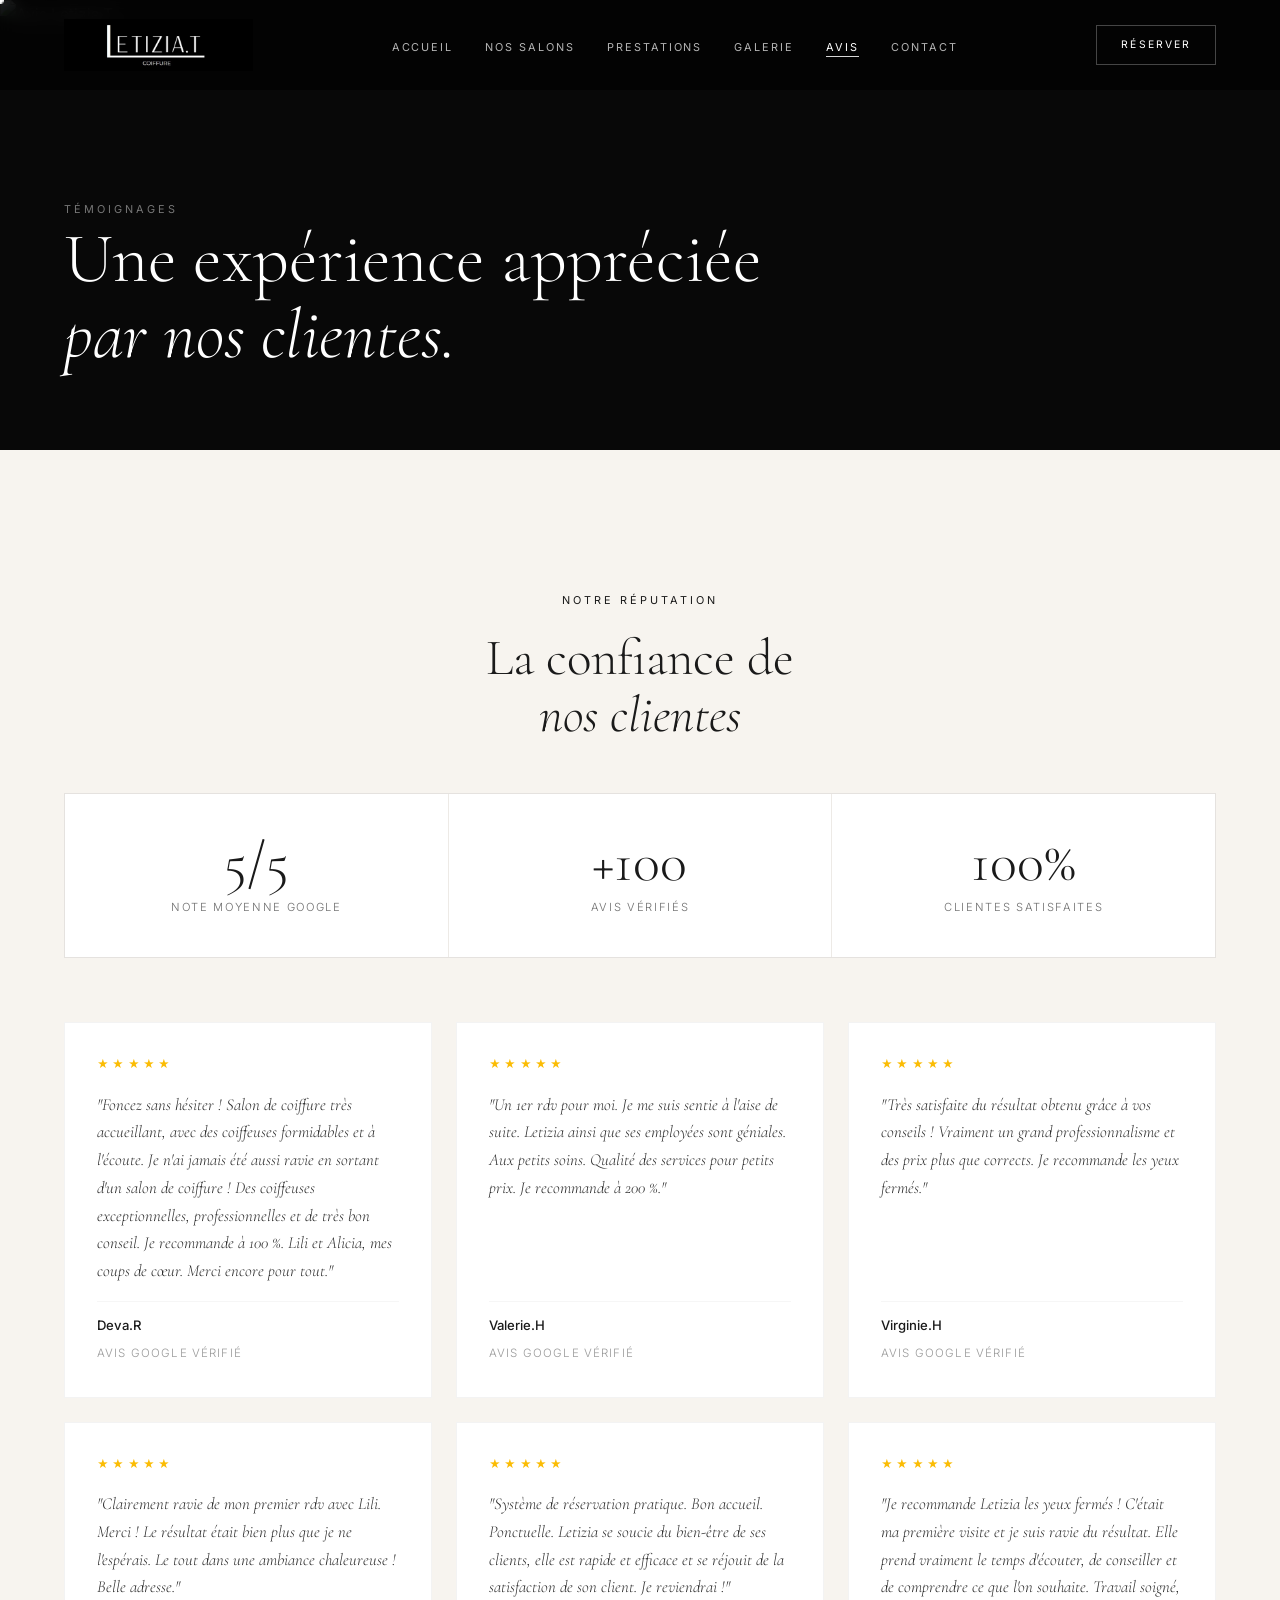
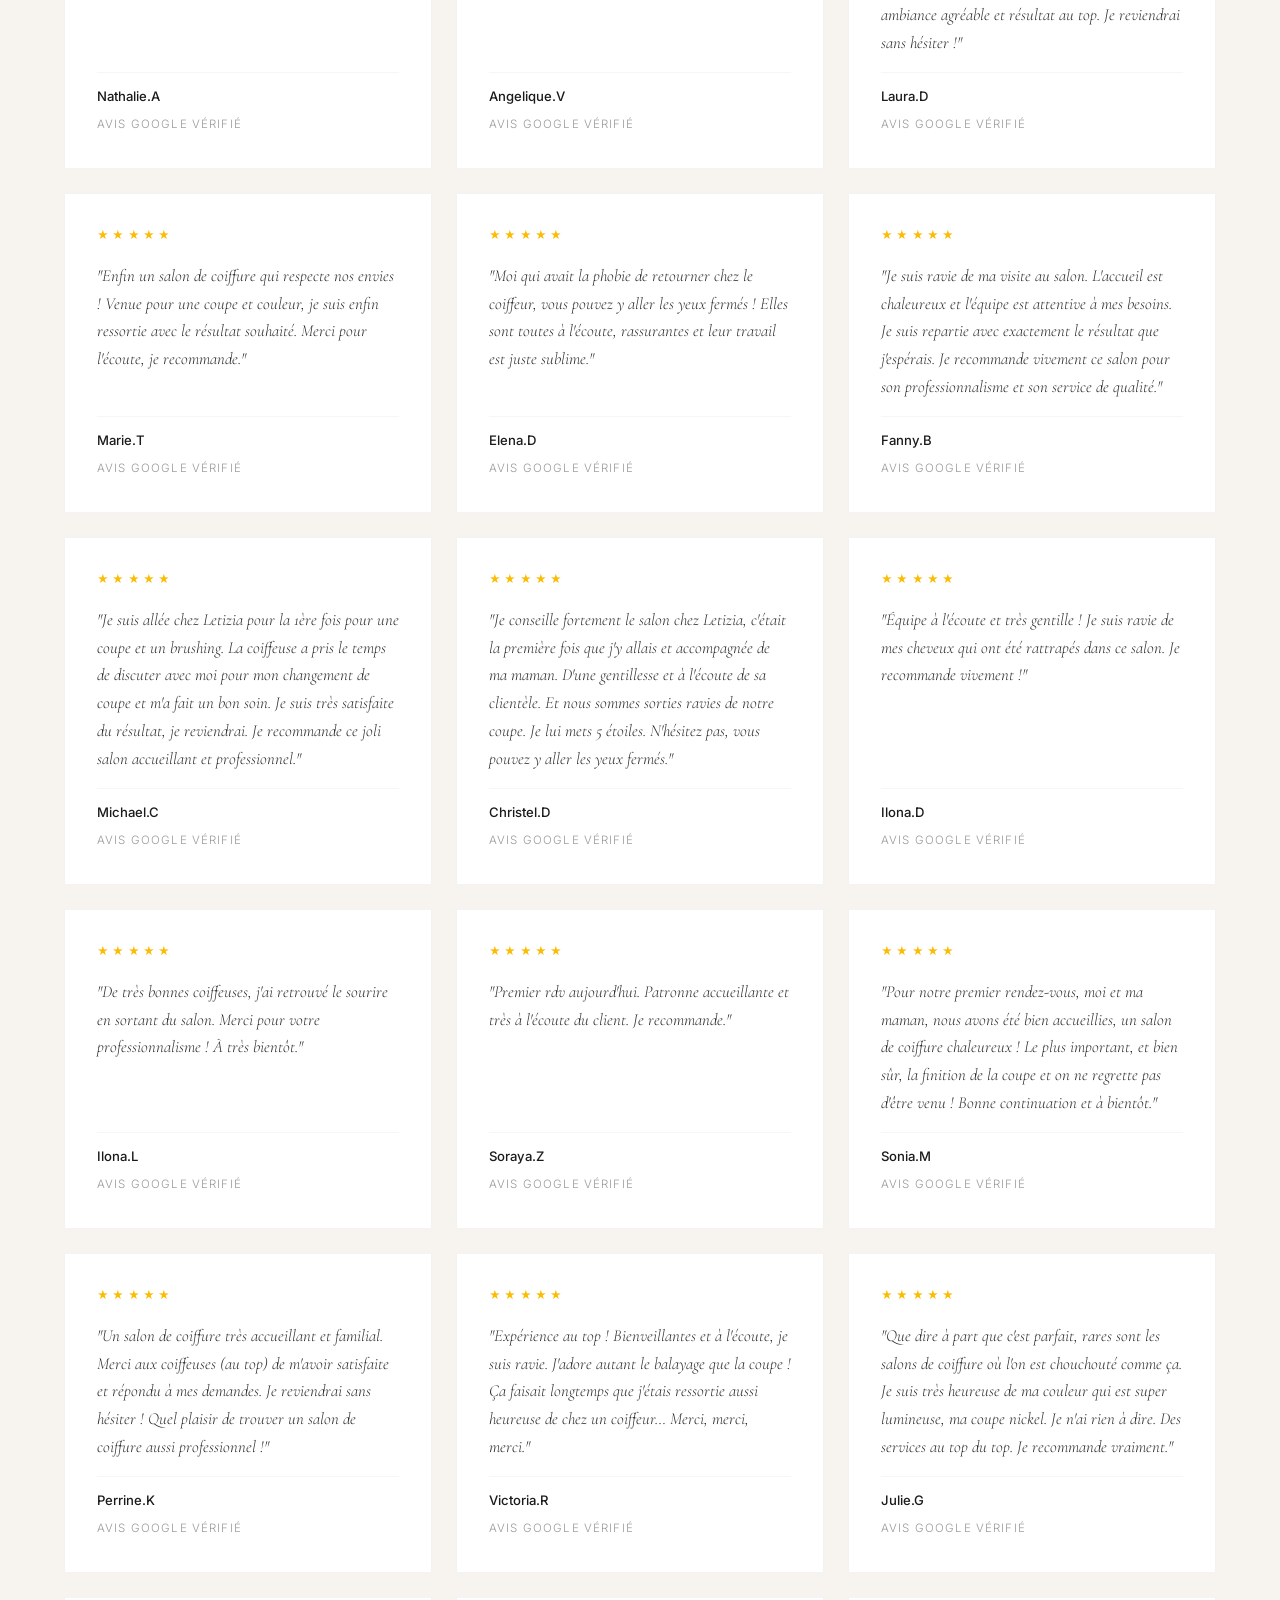
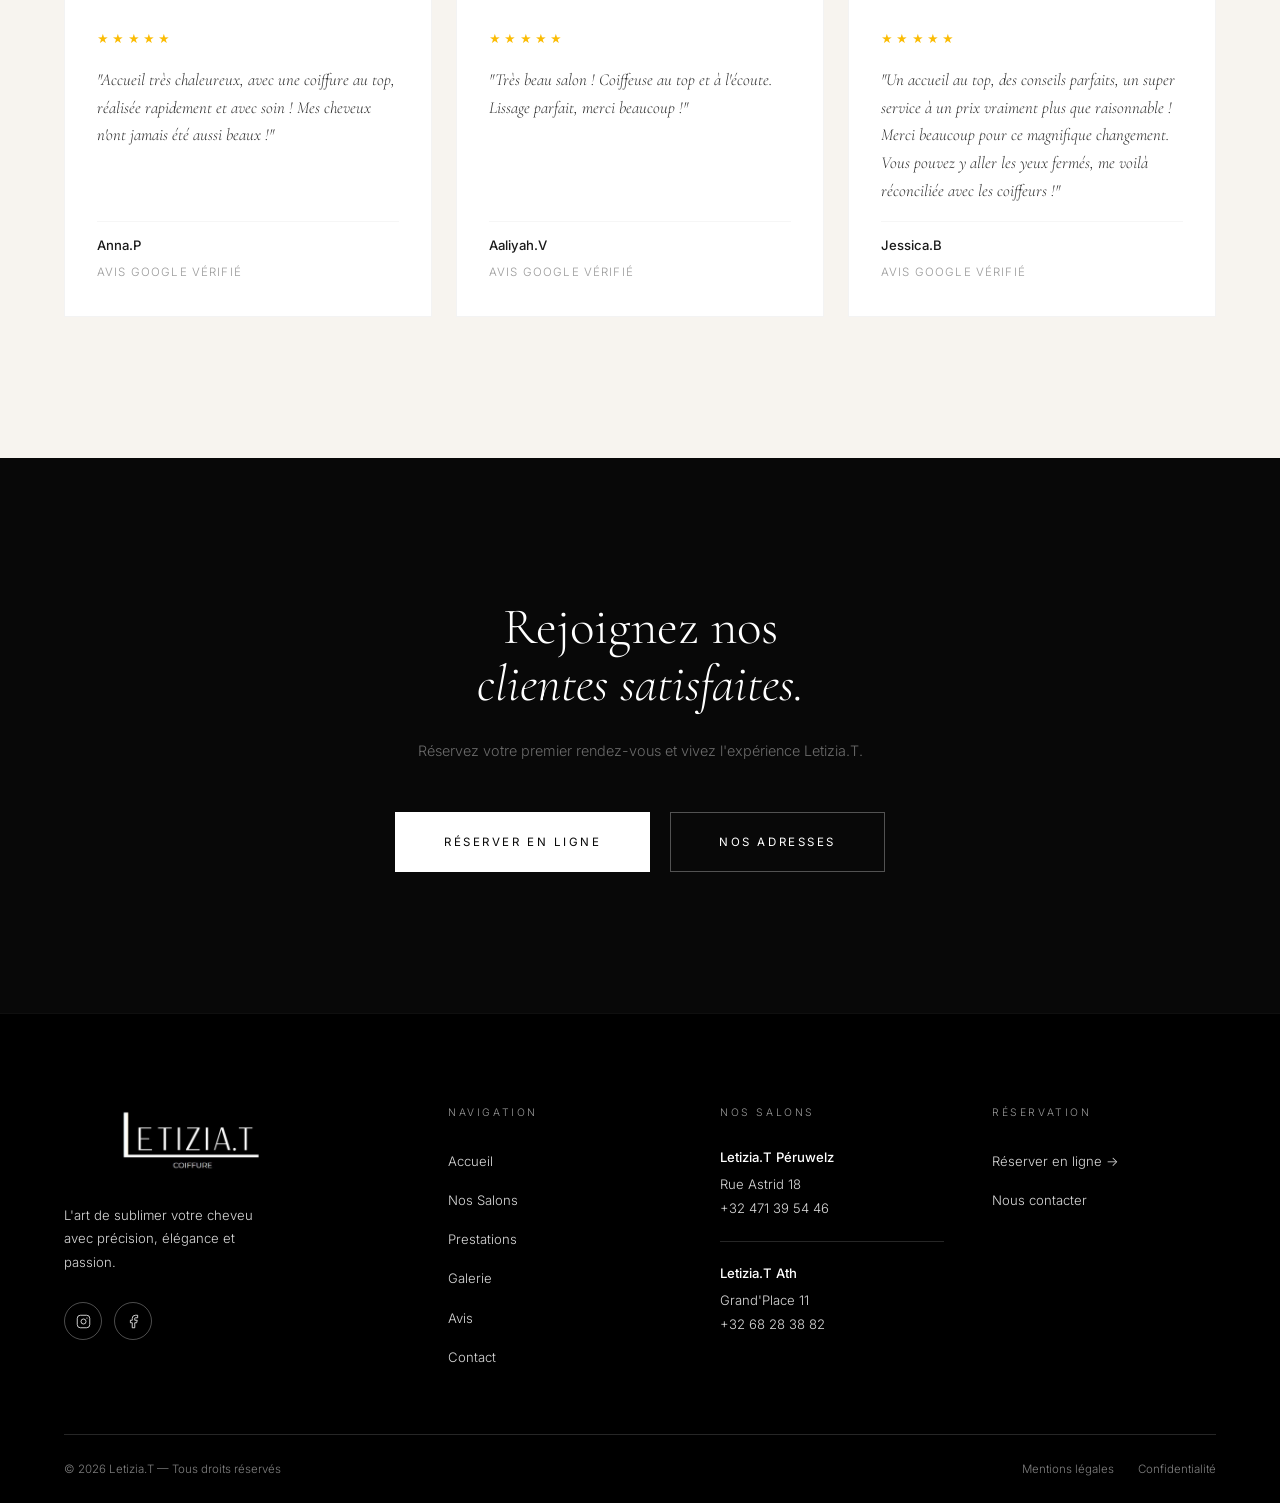
==== commit 5ecbb831: "Add files via upload" ====
--- a/avis.html
+++ b/avis.html
@@ -5,25 +5,25 @@
   <meta name="viewport" content="width=device-width, initial-scale=1.0" />
   <title>Avis clients | Letizia.T Coiffure Péruwelz &amp; Ath</title>
   <meta name="description" content="Découvrez les avis et témoignages des clientes du salon Letizia.T à Péruwelz et Ath. Un salon de coiffure premium apprécié pour sa qualité, son accueil et ses résultats." />
-  <link rel="canonical" href="https://letizia-t.be/avis.html" />
+  <link rel="canonical" href="https://letizia-t.com/avis.html" />
   <meta property="og:type"        content="website" />
   <meta property="og:locale"      content="fr_BE" />
   <meta property="og:title"       content="Avis clients | Letizia.T Coiffure Péruwelz &amp; Ath" />
   <meta property="og:description" content="Témoignages des clientes du salon Letizia.T à Péruwelz et Ath. Découvrez pourquoi elles reviennent." />
-  <meta property="og:url"         content="https://letizia-t.be/avis.html" />
-  <meta property="og:image"       content="https://letizia-t.be/og-image.jpg" />
+  <meta property="og:url"         content="https://letizia-t.com/avis.html" />
+  <meta property="og:image"       content="https://letizia-t.com/og-image.jpg" />
   <meta property="og:site_name"   content="Letizia.T Coiffure" />
   <meta name="twitter:card"        content="summary_large_image" />
   <meta name="twitter:title"       content="Avis clients | Letizia.T Coiffure Péruwelz &amp; Ath" />
   <meta name="twitter:description" content="Les témoignages de nos clientes. Un salon de coiffure premium à Péruwelz et Ath." />
-  <meta name="twitter:image"       content="https://letizia-t.be/og-image.jpg" />
+  <meta name="twitter:image"       content="https://letizia-t.com/og-image.jpg" />
   <script type="application/ld+json">
   {
     "@context": "https://schema.org",
     "@type": "BreadcrumbList",
     "itemListElement": [
-      { "@type": "ListItem", "position": 1, "name": "Accueil", "item": "https://letizia-t.be/" },
-      { "@type": "ListItem", "position": 2, "name": "Avis Clients", "item": "https://letizia-t.be/avis.html" }
+      { "@type": "ListItem", "position": 1, "name": "Accueil", "item": "https://letizia-t.com/" },
+      { "@type": "ListItem", "position": 2, "name": "Avis Clients", "item": "https://letizia-t.com/avis.html" }
     ]
   }
   </script>
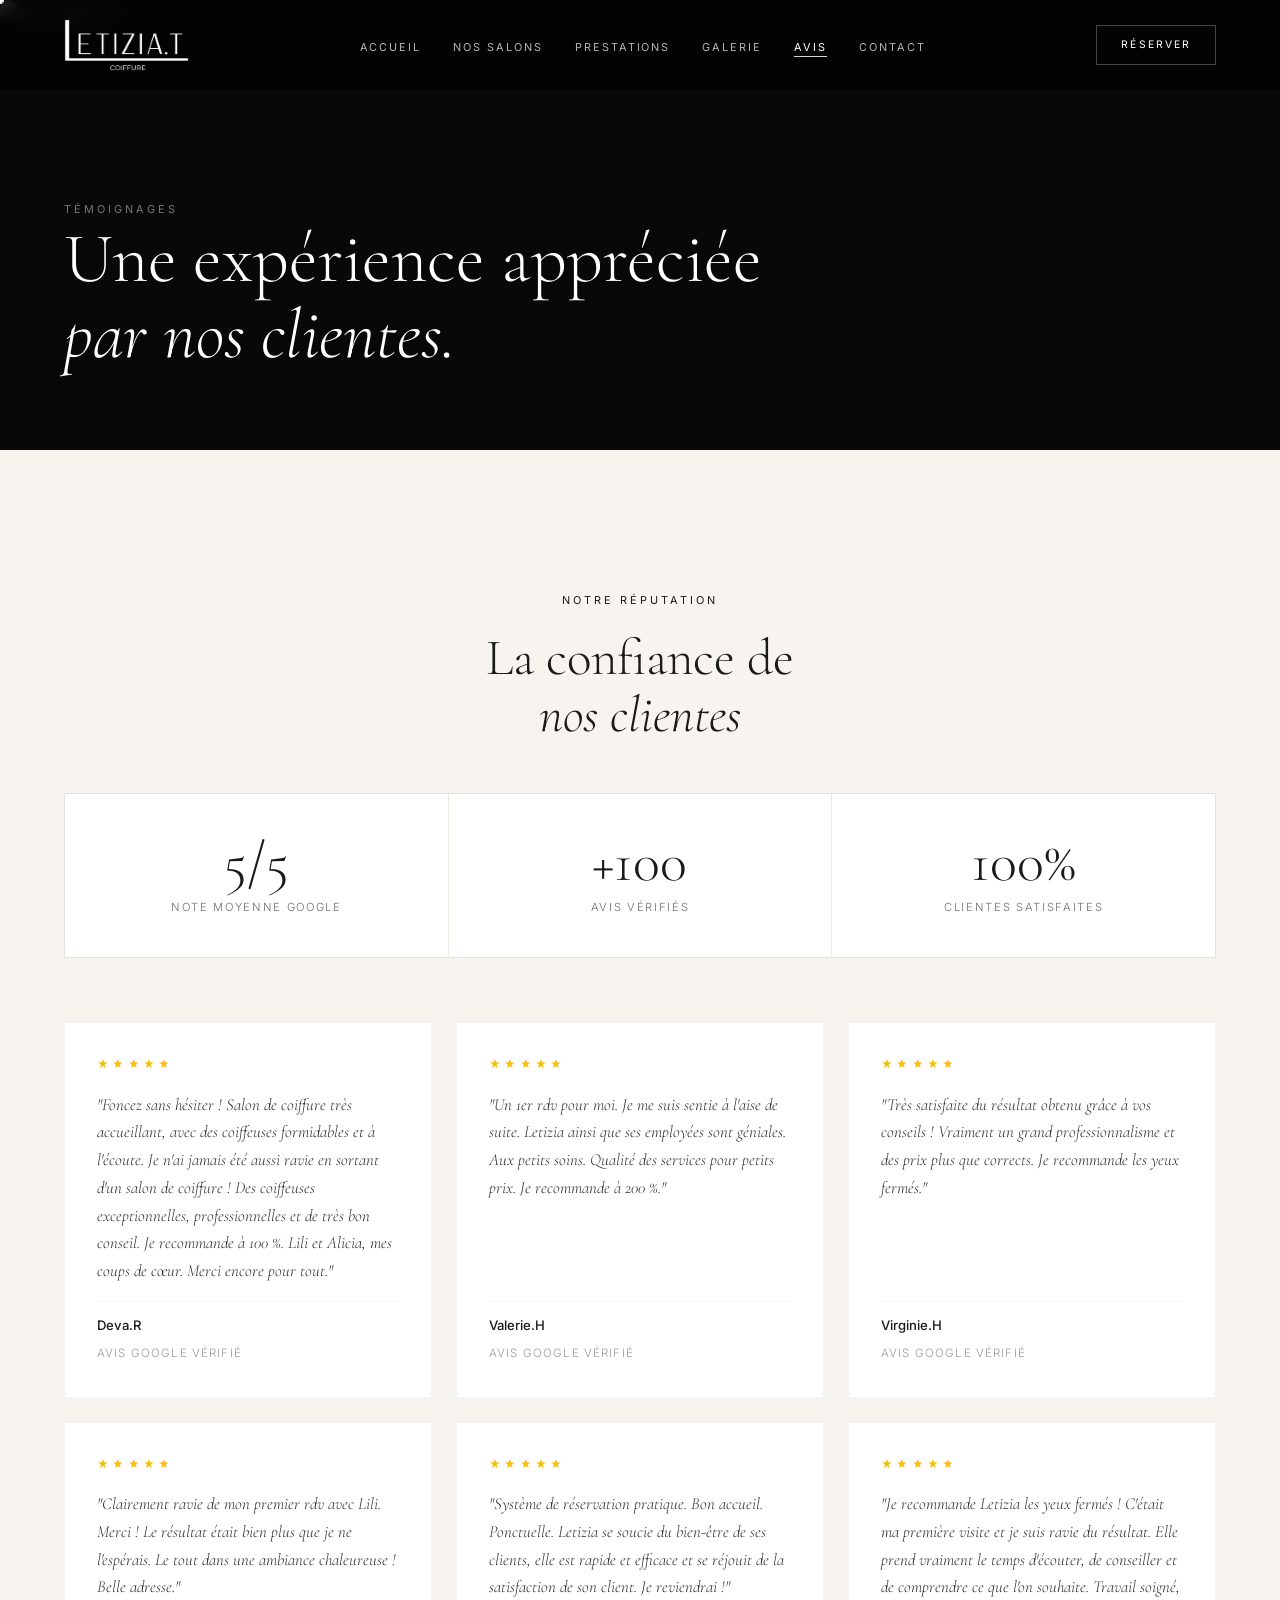
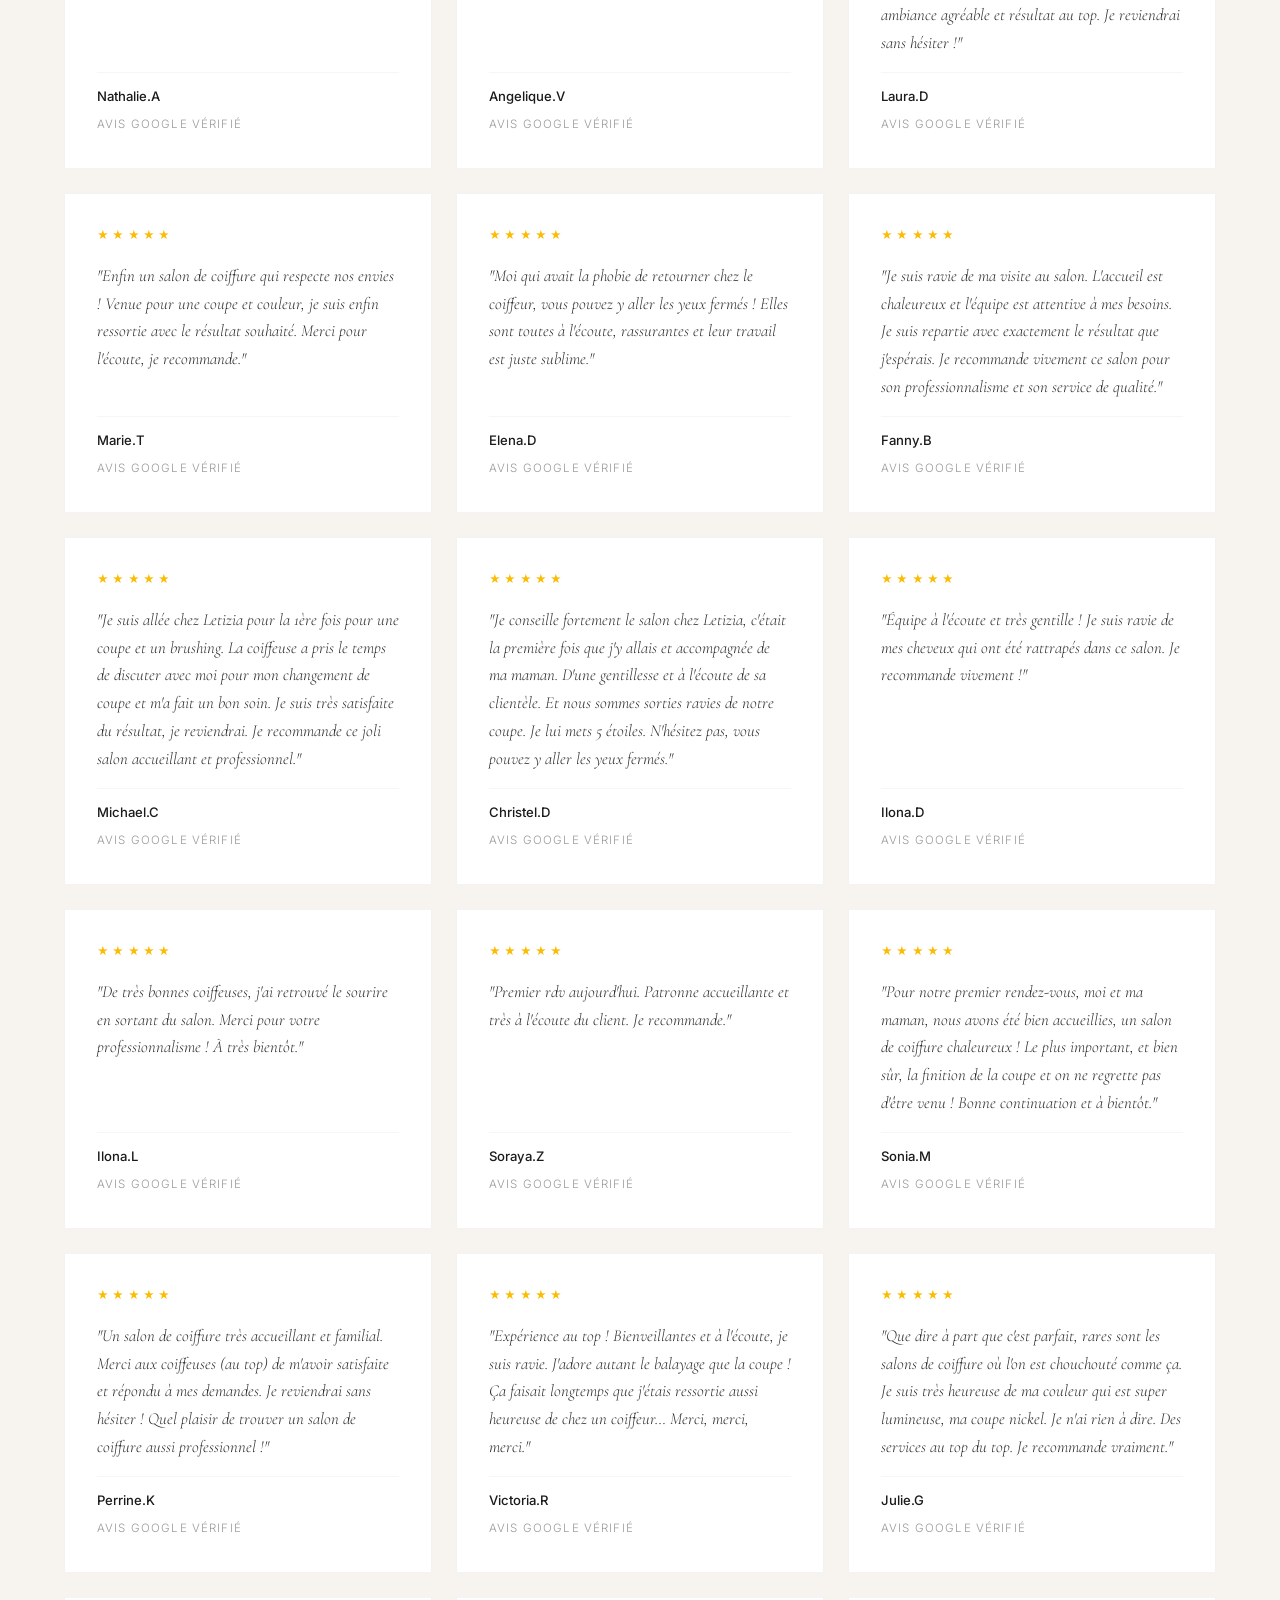
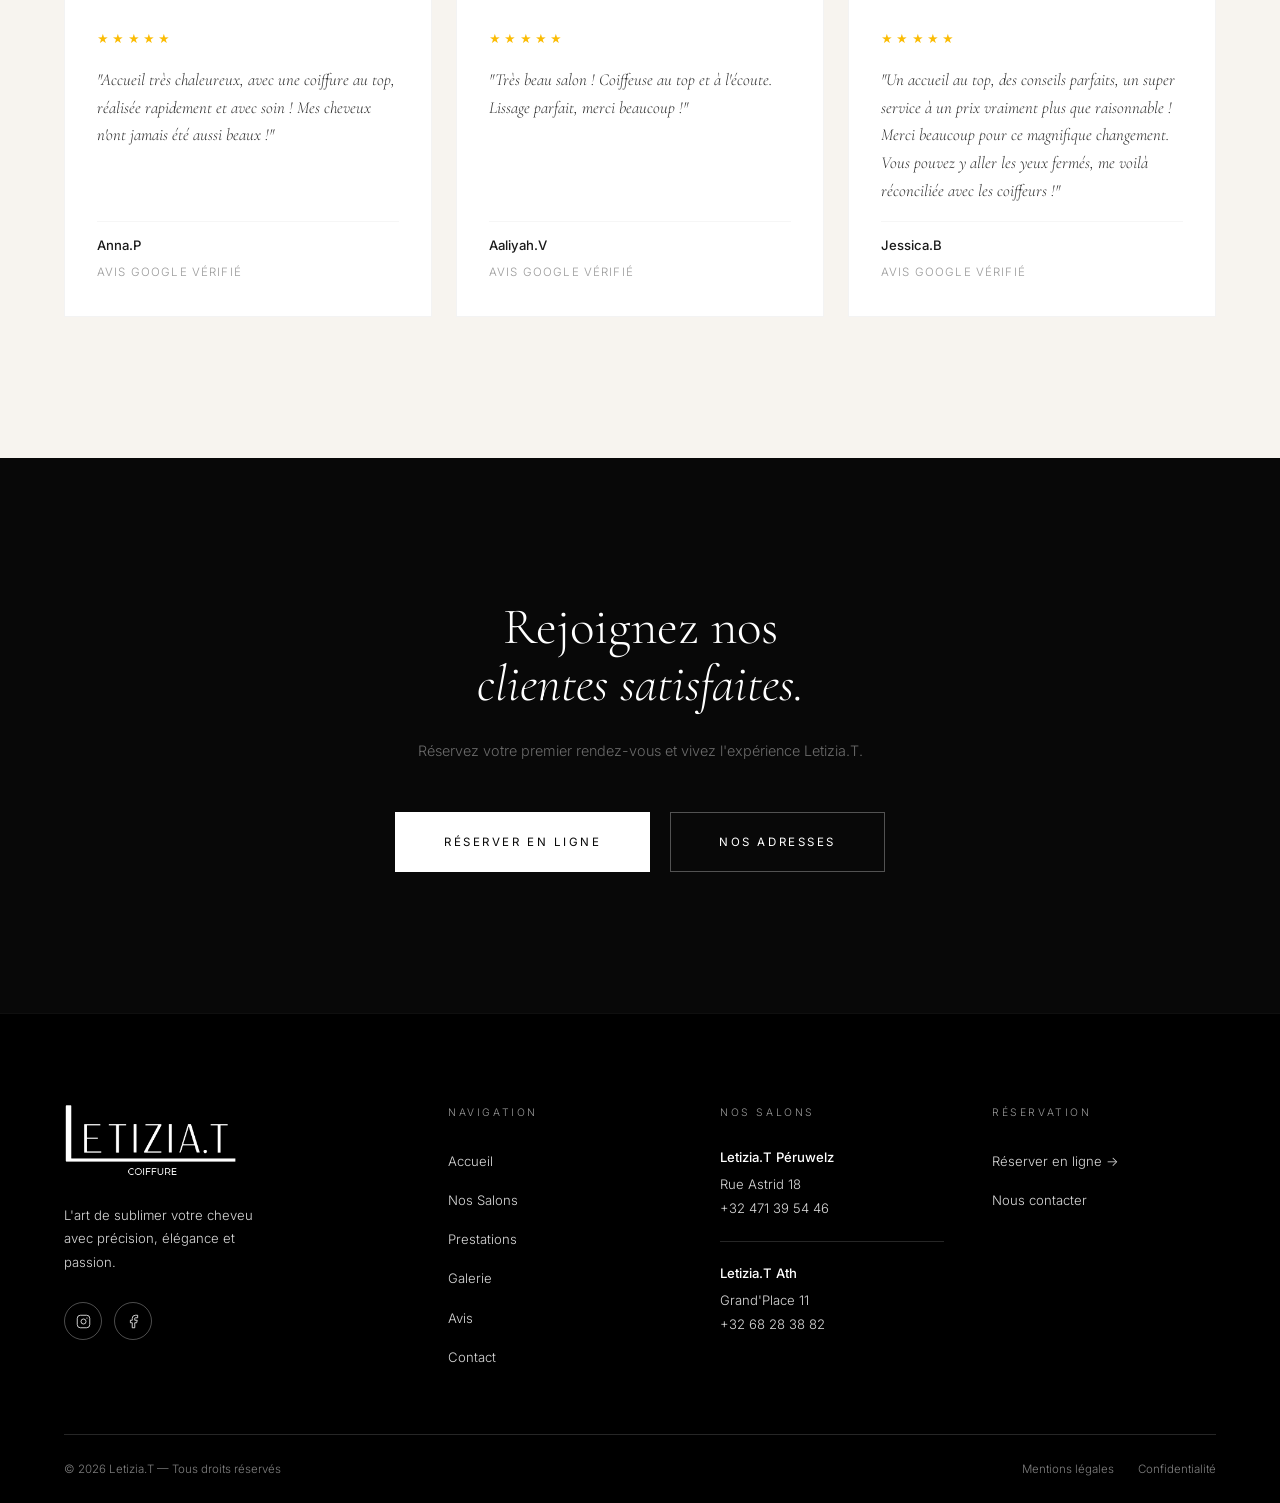
==== commit 2d0767c1: "Programme fidélité et logo transparent - Remplace les promos du jeudi/vendredi par le programme fidé" ====
--- a/avis.html
+++ b/avis.html
@@ -35,7 +35,7 @@
 <body>
 
 <nav class="nav" id="nav">
-  <a href="index.html" class="nav-logo" aria-label="Letizia.T — Accueil"><img src="logo.png" alt="Letizia.T Coiffure" class="nav-logo-img" /></a>
+  <a href="index.html" class="nav-logo" aria-label="Letizia.T — Accueil"><img src="logo-transparent.png" alt="Letizia.T Coiffure" class="nav-logo-img" /></a>
   <ul class="nav-links">
     <li><a href="index.html">Accueil</a></li>
     <li><a href="salons.html">Nos Salons</a></li>
@@ -307,7 +307,7 @@
 <footer role="contentinfo">
   <div class="container">
     <div class="footer-top">
-      <div><a href="index.html" class="footer-brand-name"><img src="logo.png" alt="Letizia.T Coiffure" class="footer-logo-img" /></a><p class="footer-brand-desc">L'art de sublimer votre cheveu avec précision, élégance et passion.</p><div class="footer-social"><a href="https://www.instagram.com/salonletizia.t?igsh=MXM1c2pqa2toaW5xMQ%3D%3D&utm_source=qr" target="_blank" rel="noopener noreferrer" class="footer-social-link" aria-label="Instagram"><svg viewBox="0 0 24 24" fill="none"><rect x="2" y="2" width="20" height="20" rx="5" stroke="currentColor" stroke-width="1.5"/><circle cx="12" cy="12" r="4" stroke="currentColor" stroke-width="1.5"/><circle cx="17.5" cy="6.5" r="1" fill="currentColor"/></svg></a><a href="https://www.facebook.com/share/17oDURodCF/?mibextid=wwXIfr" target="_blank" rel="noopener noreferrer" class="footer-social-link" aria-label="Facebook"><svg viewBox="0 0 24 24" fill="none"><path d="M18 2h-3a5 5 0 00-5 5v3H7v4h3v8h4v-8h3l1-4h-4V7a1 1 0 011-1h3z" stroke="currentColor" stroke-width="1.5" stroke-linecap="round" stroke-linejoin="round"/></svg></a></div></div>
+      <div><a href="index.html" class="footer-brand-name"><img src="logo-transparent.png" alt="Letizia.T Coiffure" class="footer-logo-img" /></a><p class="footer-brand-desc">L'art de sublimer votre cheveu avec précision, élégance et passion.</p><div class="footer-social"><a href="https://www.instagram.com/salonletizia.t?igsh=MXM1c2pqa2toaW5xMQ%3D%3D&utm_source=qr" target="_blank" rel="noopener noreferrer" class="footer-social-link" aria-label="Instagram"><svg viewBox="0 0 24 24" fill="none"><rect x="2" y="2" width="20" height="20" rx="5" stroke="currentColor" stroke-width="1.5"/><circle cx="12" cy="12" r="4" stroke="currentColor" stroke-width="1.5"/><circle cx="17.5" cy="6.5" r="1" fill="currentColor"/></svg></a><a href="https://www.facebook.com/share/17oDURodCF/?mibextid=wwXIfr" target="_blank" rel="noopener noreferrer" class="footer-social-link" aria-label="Facebook"><svg viewBox="0 0 24 24" fill="none"><path d="M18 2h-3a5 5 0 00-5 5v3H7v4h3v8h4v-8h3l1-4h-4V7a1 1 0 011-1h3z" stroke="currentColor" stroke-width="1.5" stroke-linecap="round" stroke-linejoin="round"/></svg></a></div></div>
       <div><p class="footer-col-title">Navigation</p><ul class="footer-col-links"><li><a href="index.html">Accueil</a></li><li><a href="salons.html">Nos Salons</a></li><li><a href="prestations.html">Prestations</a></li><li><a href="galerie.html">Galerie</a></li><li><a href="avis.html">Avis</a></li><li><a href="contact.html">Contact</a></li></ul></div>
       <div><p class="footer-col-title">Nos Salons</p><address class="footer-address"><strong>Letizia.T Péruwelz</strong>Rue Astrid 18<br /><a href="tel:+32471395446">+32 471 39 54 46</a><div class="footer-address-sep"></div><strong>Letizia.T Ath</strong>Grand'Place 11<br /><a href="tel:+3268283882">+32 68 28 38 82</a></address></div>
       <div><p class="footer-col-title">Réservation</p><ul class="footer-col-links"><li><a href="https://salonkee.be/salon-group/letizia-t" target="_blank" rel="noopener noreferrer">Réserver en ligne →</a></li><li><a href="contact.html">Nous contacter</a></li></ul></div>
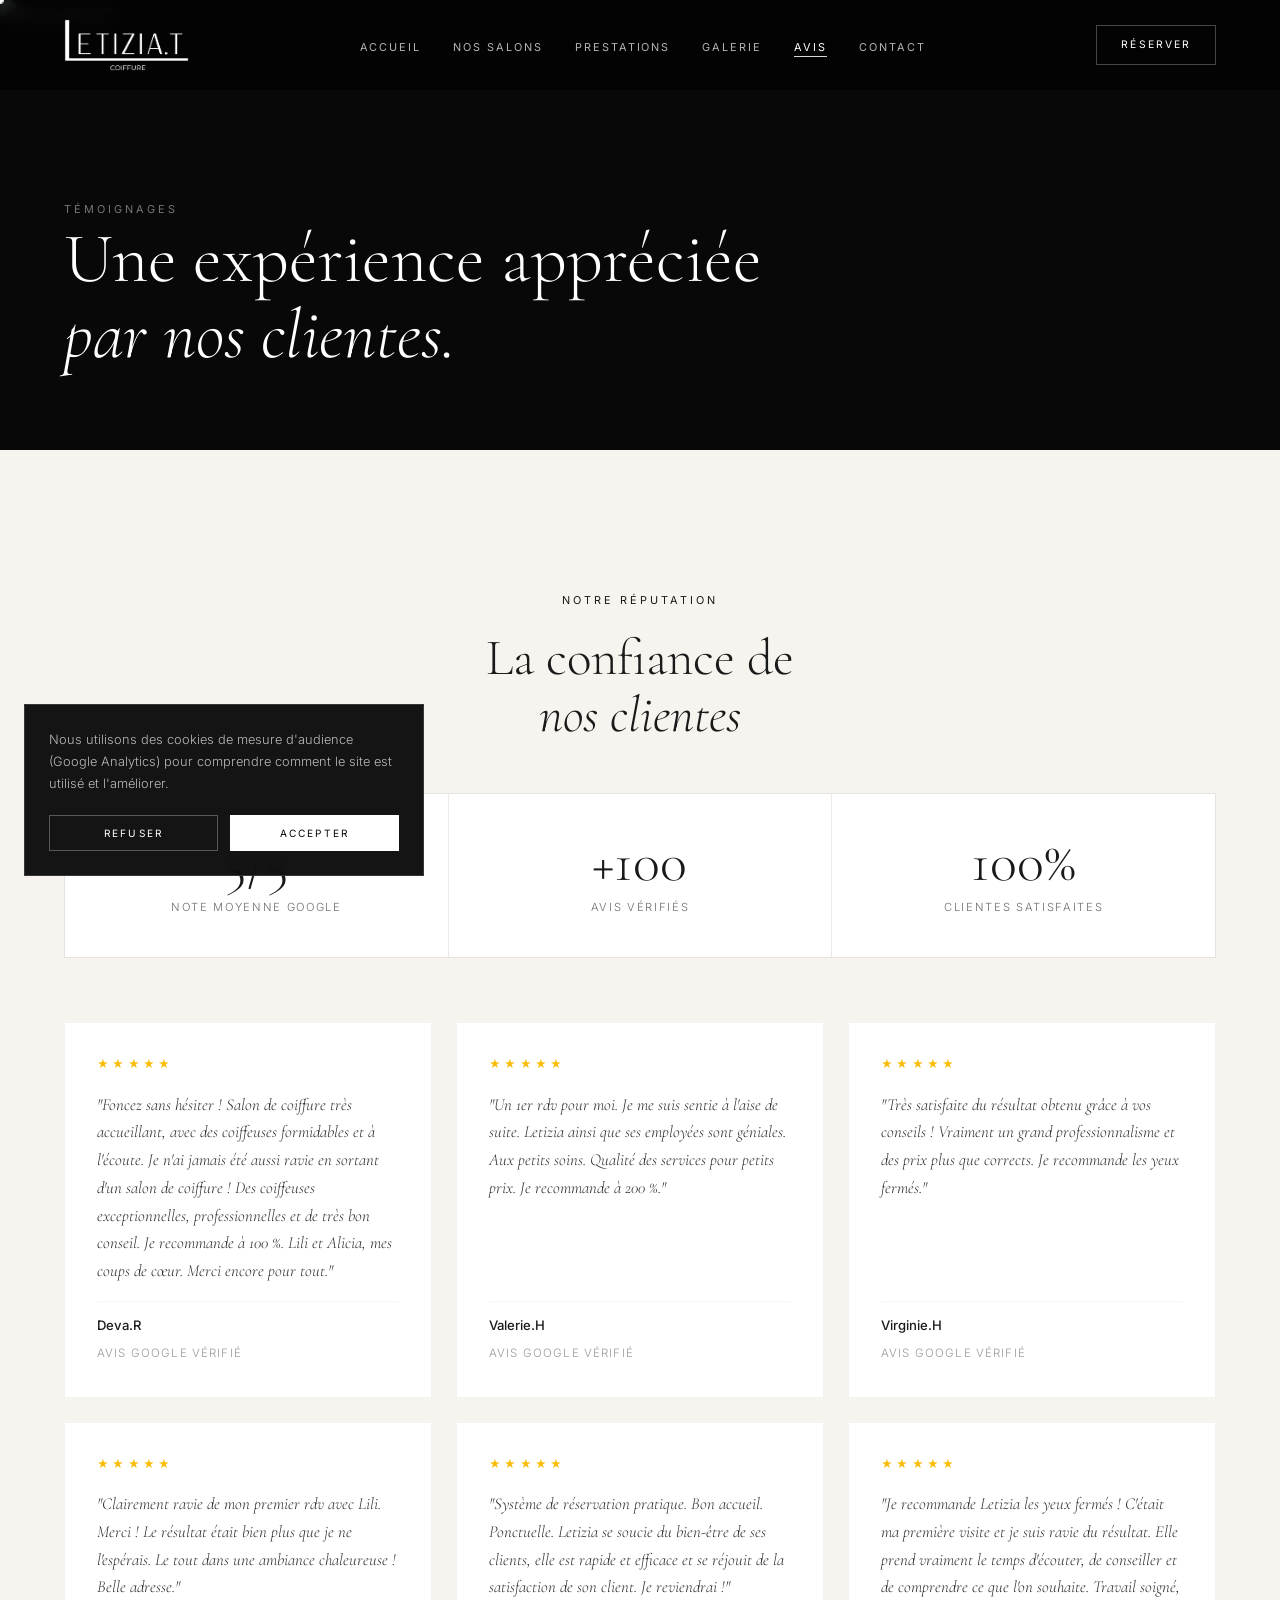
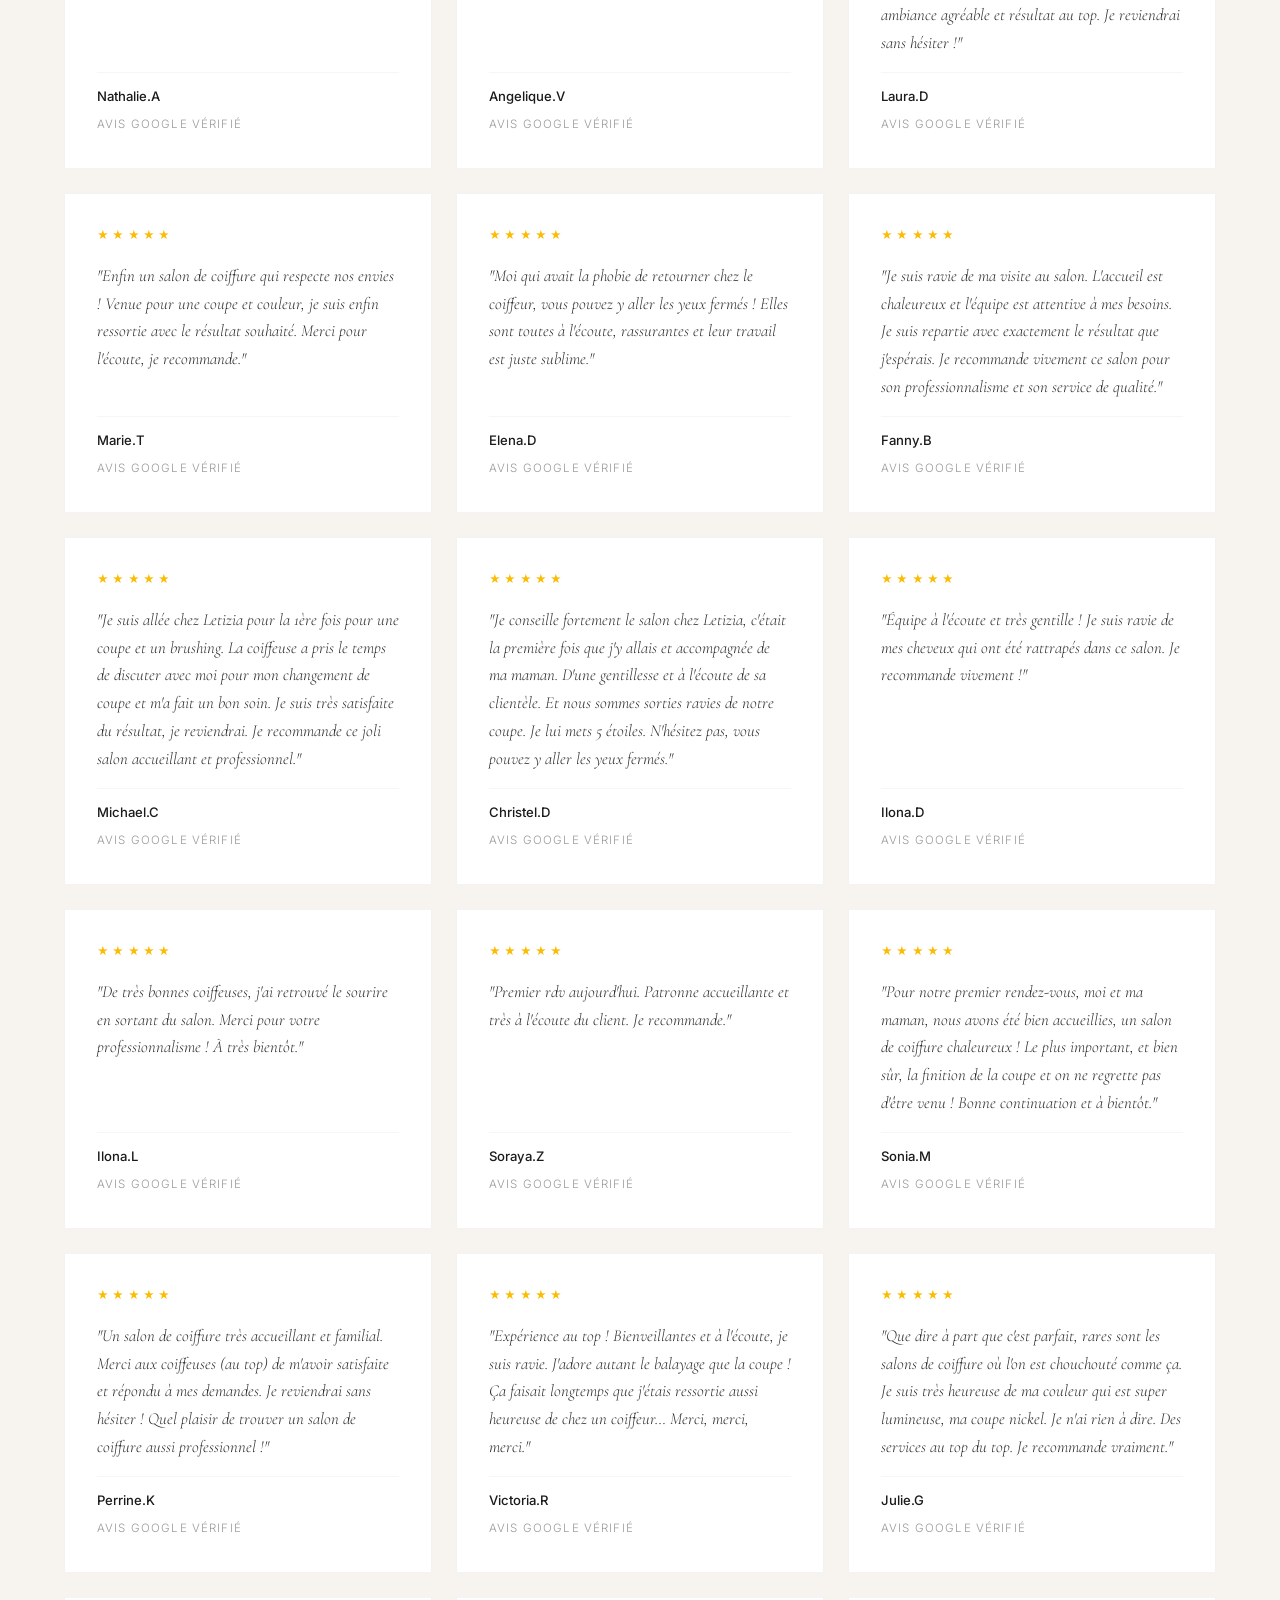
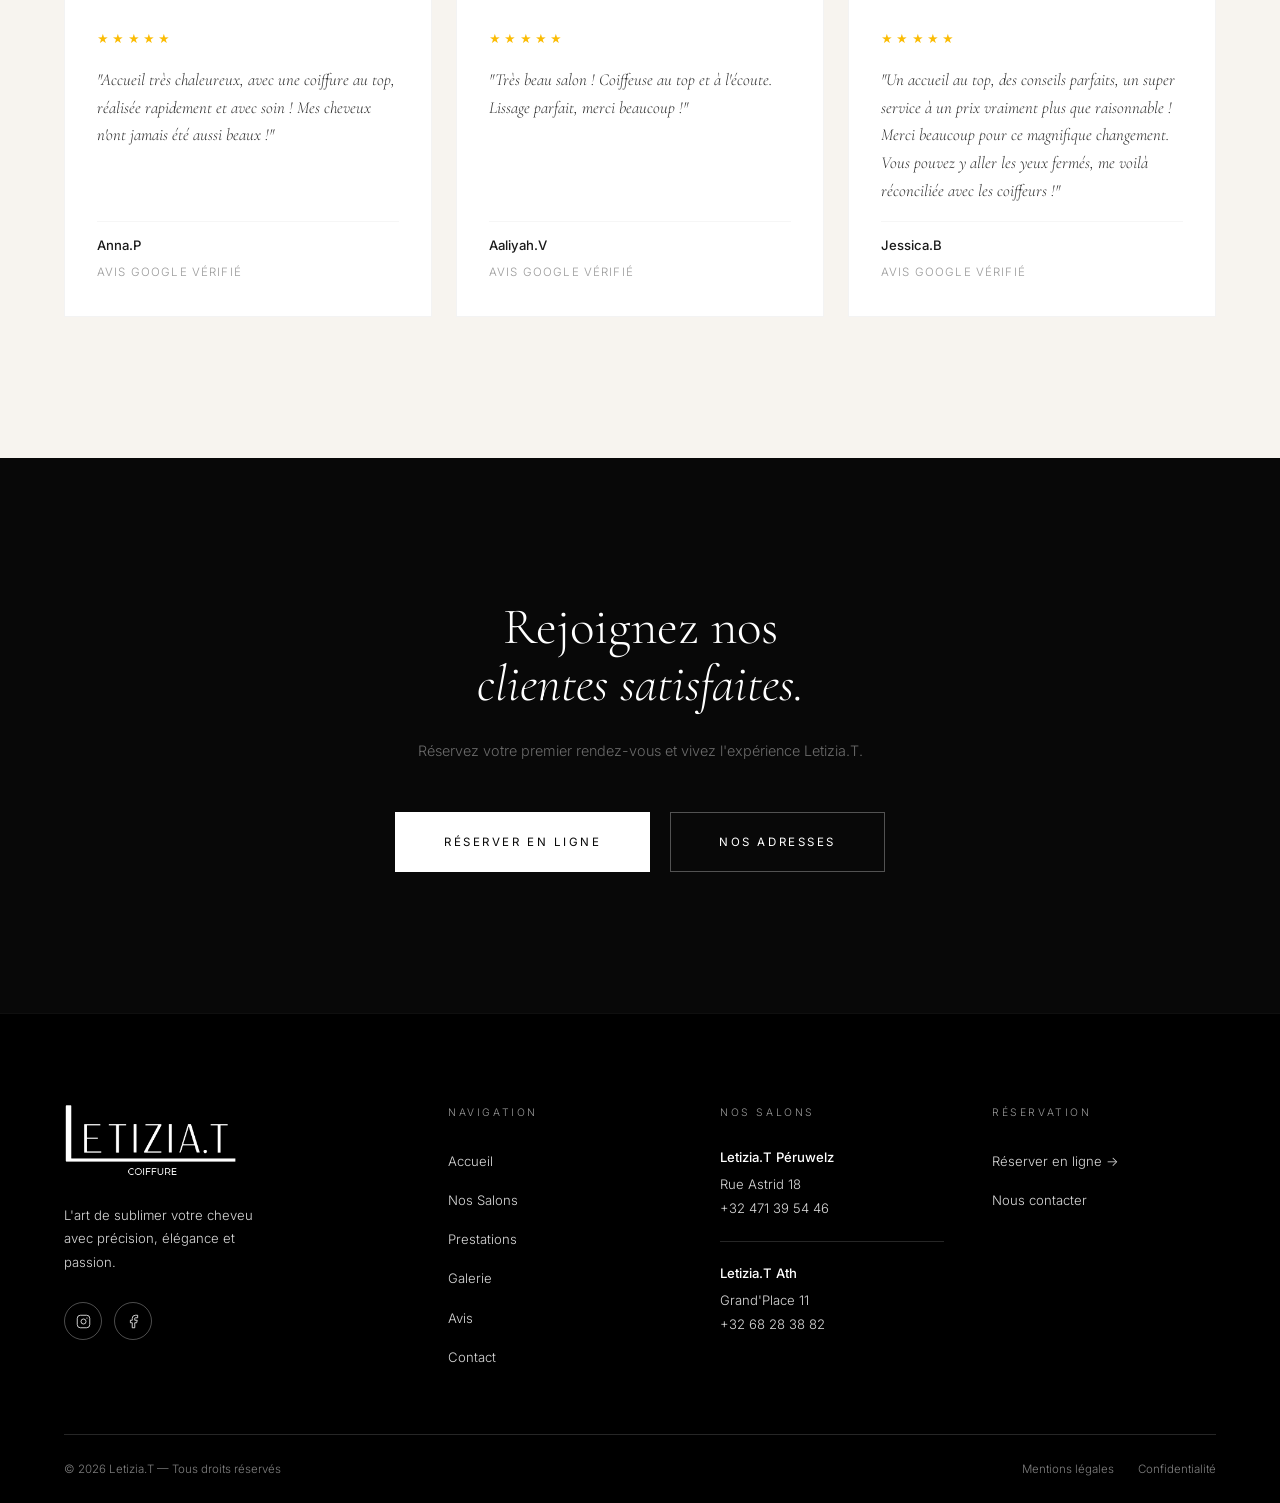
==== commit 9ebf34f7: "Balise Google (GTM-TZKCF6P5) et bandeau cookies - Ajoute la balise Google juste après <head> sur les" ====
--- a/avis.html
+++ b/avis.html
@@ -1,6 +1,20 @@
 <!DOCTYPE html>
 <html lang="fr-BE">
 <head>
+  <!-- Consentement cookies (RGPD) : mesure désactivée tant que le visiteur n'a pas accepté -->
+  <script>
+    window.dataLayer = window.dataLayer || [];
+    function gtag(){dataLayer.push(arguments);}
+    gtag('consent', 'default', { analytics_storage: 'denied', ad_storage: 'denied', ad_user_data: 'denied', ad_personalization: 'denied' });
+    try { if (localStorage.getItem('lt-cookie-consent') === 'granted') gtag('consent', 'update', { analytics_storage: 'granted' }); } catch (e) {}
+  </script>
+  <!-- Google tag -->
+  <script async src="https://www.googletagmanager.com/gtm.js?id=GTM-TZKCF6P5"></script>
+  <script>
+    window.dataLayer = window.dataLayer || [];
+    function gtag(){dataLayer.push(arguments);}
+    gtag('js', new Date());
+  </script>
   <meta charset="UTF-8" />
   <meta name="viewport" content="width=device-width, initial-scale=1.0" />
   <title>Avis clients | Letizia.T Coiffure Péruwelz &amp; Ath</title>
--- a/style.css
+++ b/style.css
@@ -1738,6 +1738,37 @@
   .gallery-page-grid { grid-template-columns: 1fr; }
 }
 
+/* ── 31. COOKIE BANNER ── */
+.cookie-banner {
+  position: fixed;
+  left: 1.5rem;
+  bottom: 1.5rem;
+  z-index: 400;
+  max-width: 400px;
+  padding: 1.5rem;
+  background: rgba(8,8,8,0.95);
+  border: 1px solid rgba(192,192,192,0.2);
+  backdrop-filter: blur(12px);
+  -webkit-backdrop-filter: blur(12px);
+  opacity: 0;
+  transform: translateY(12px);
+  pointer-events: none;
+  transition: opacity var(--t-mid) var(--ease), transform var(--t-mid) var(--ease);
+}
+.cookie-banner.visible { opacity: 1; transform: none; pointer-events: all; }
+.cookie-banner p {
+  font-size: 0.8rem;
+  color: rgba(255,255,255,0.7);
+  line-height: 1.7;
+  margin-bottom: 1.25rem;
+}
+.cookie-banner-actions { display: flex; gap: 0.75rem; }
+.cookie-banner-actions .btn { flex: 1; }
+
+@media (max-width: 650px) {
+  .cookie-banner { left: 1rem; right: 1rem; bottom: 1rem; max-width: none; }
+}
+
 /* ── Utility ── */
 .sr-only {
   position: absolute; width: 1px; height: 1px;
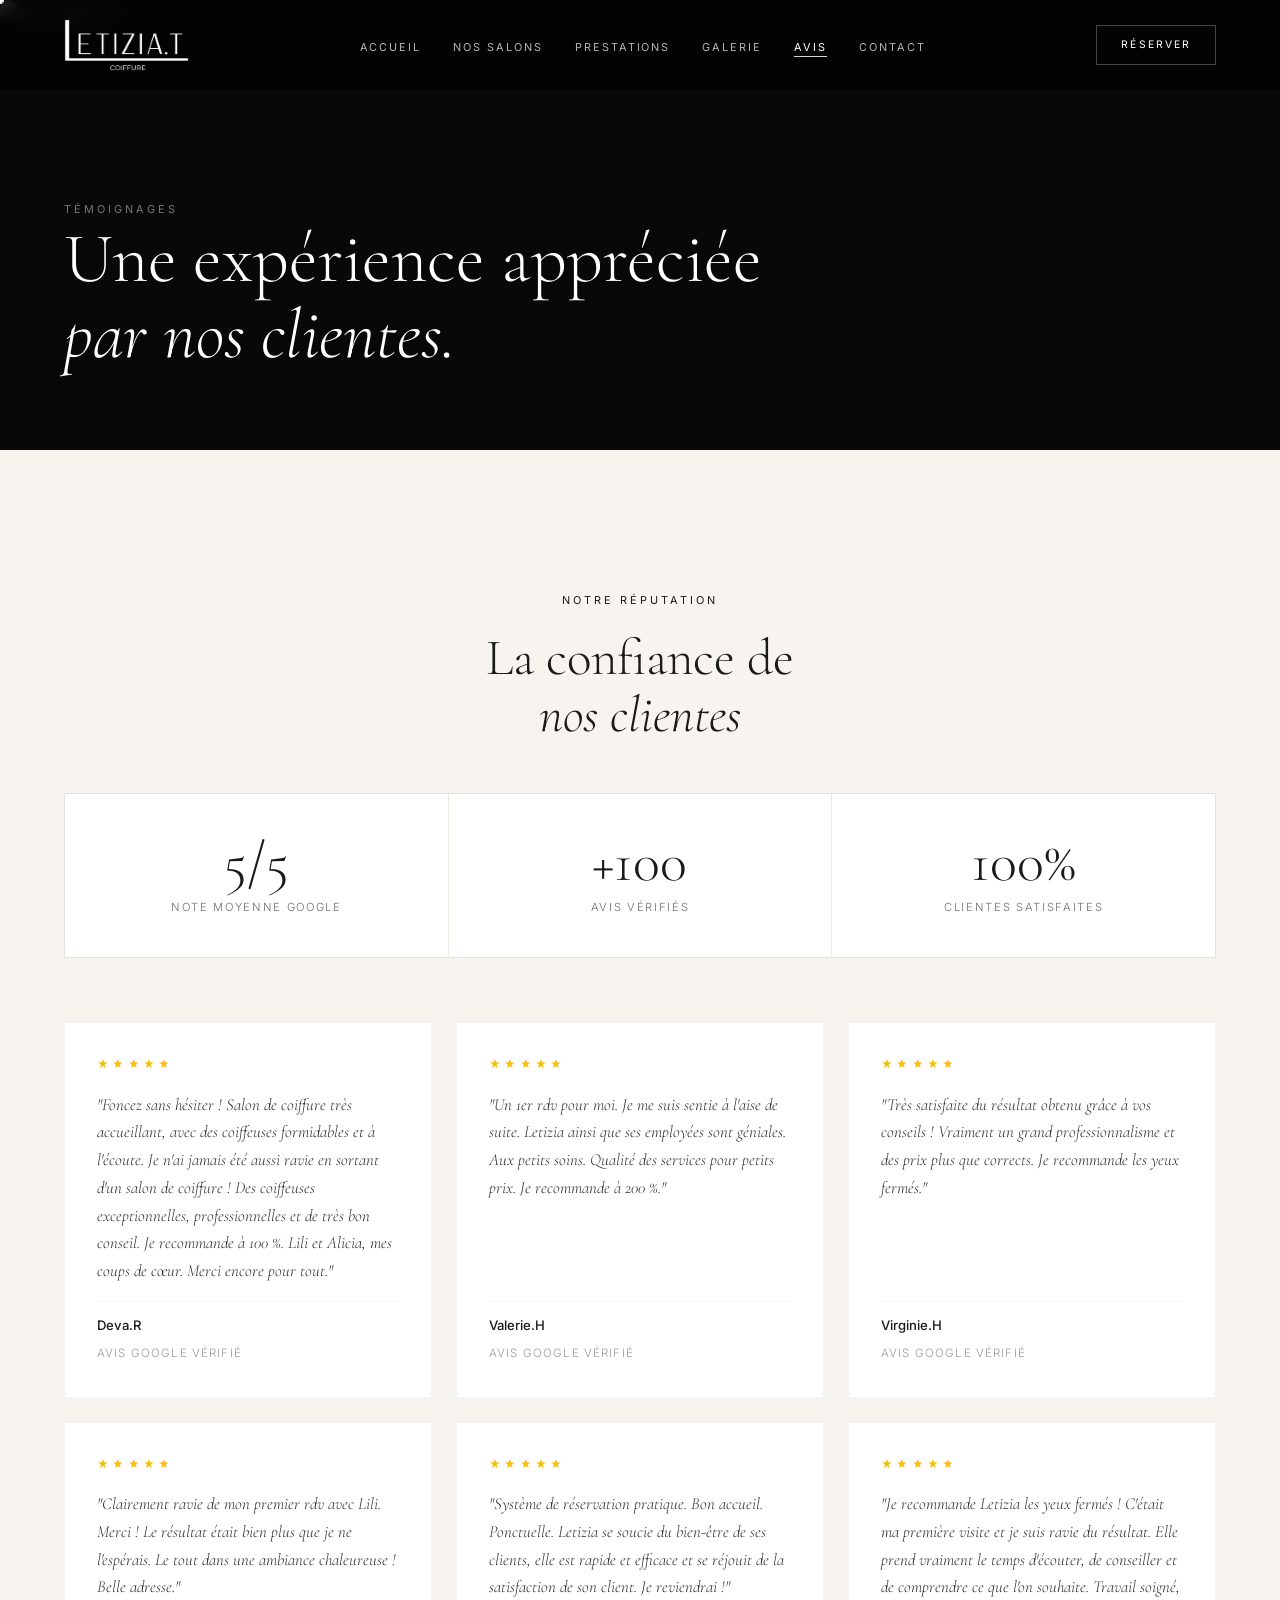
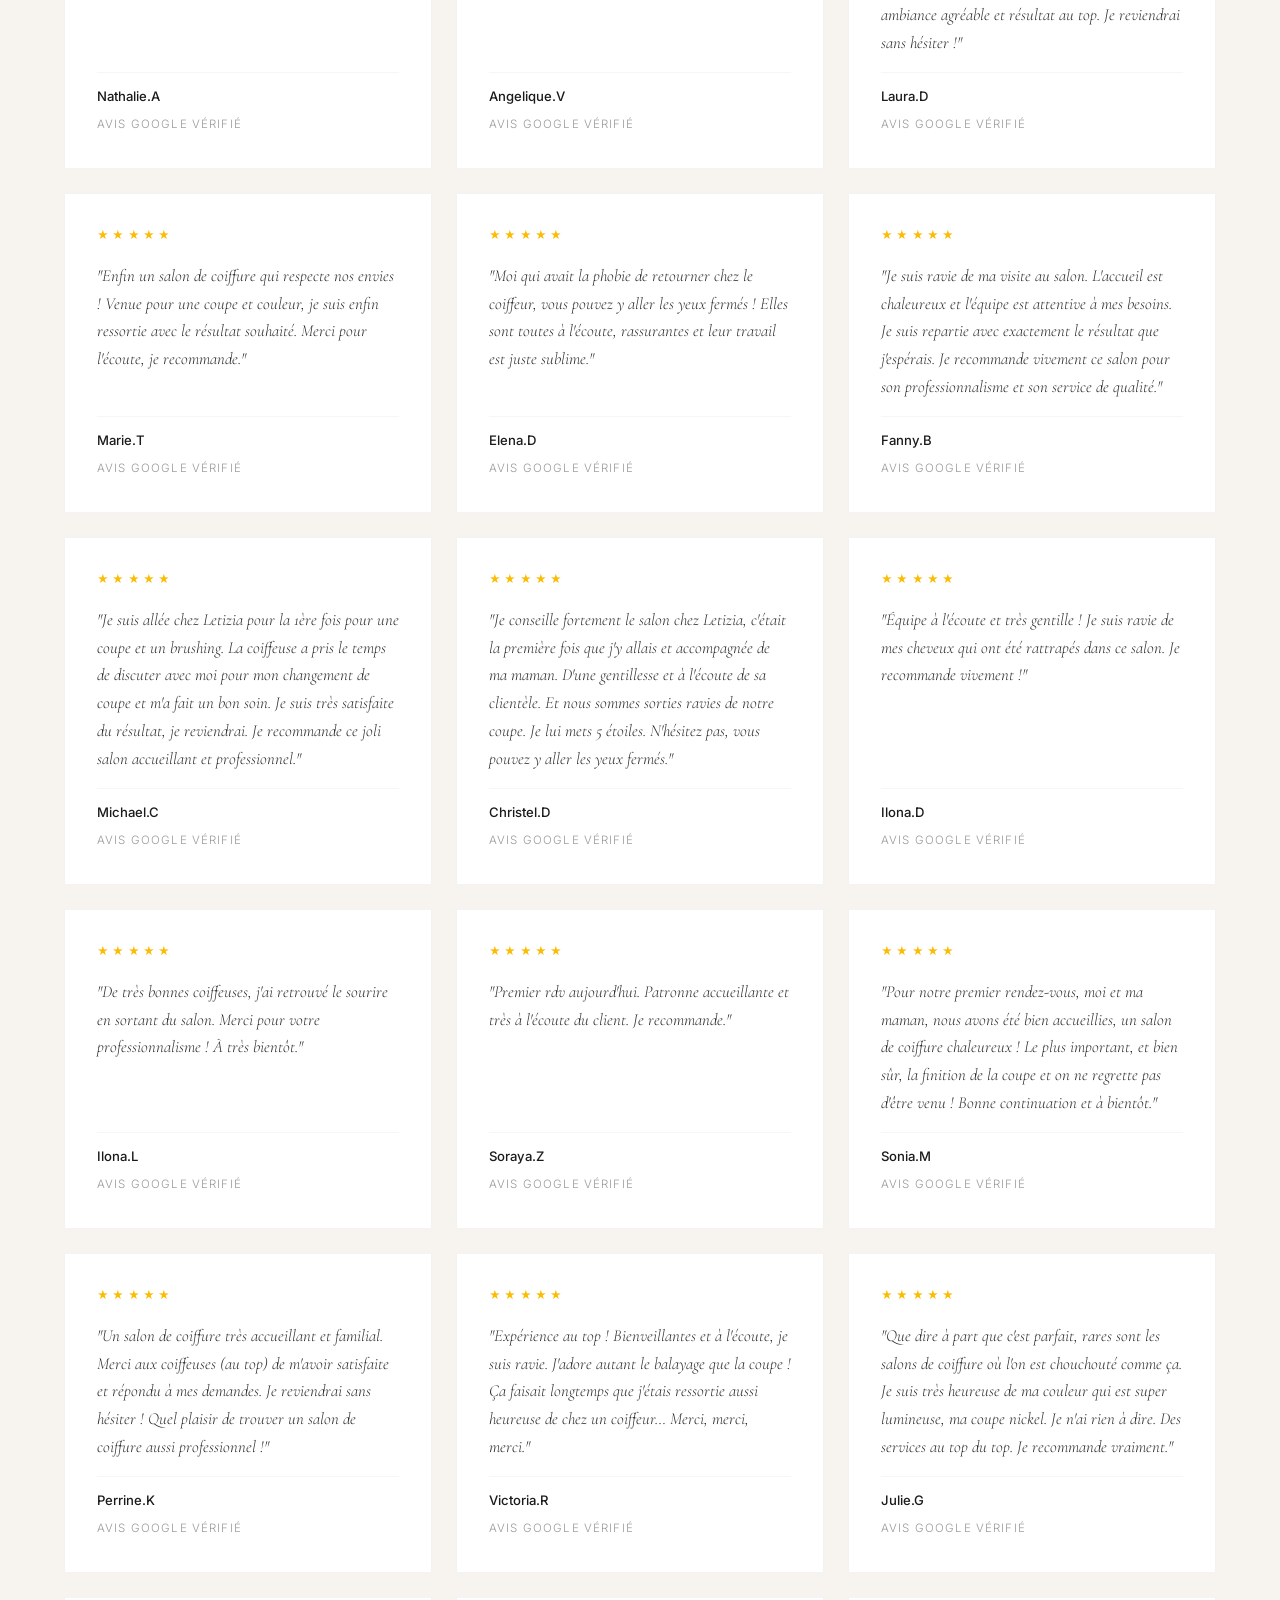
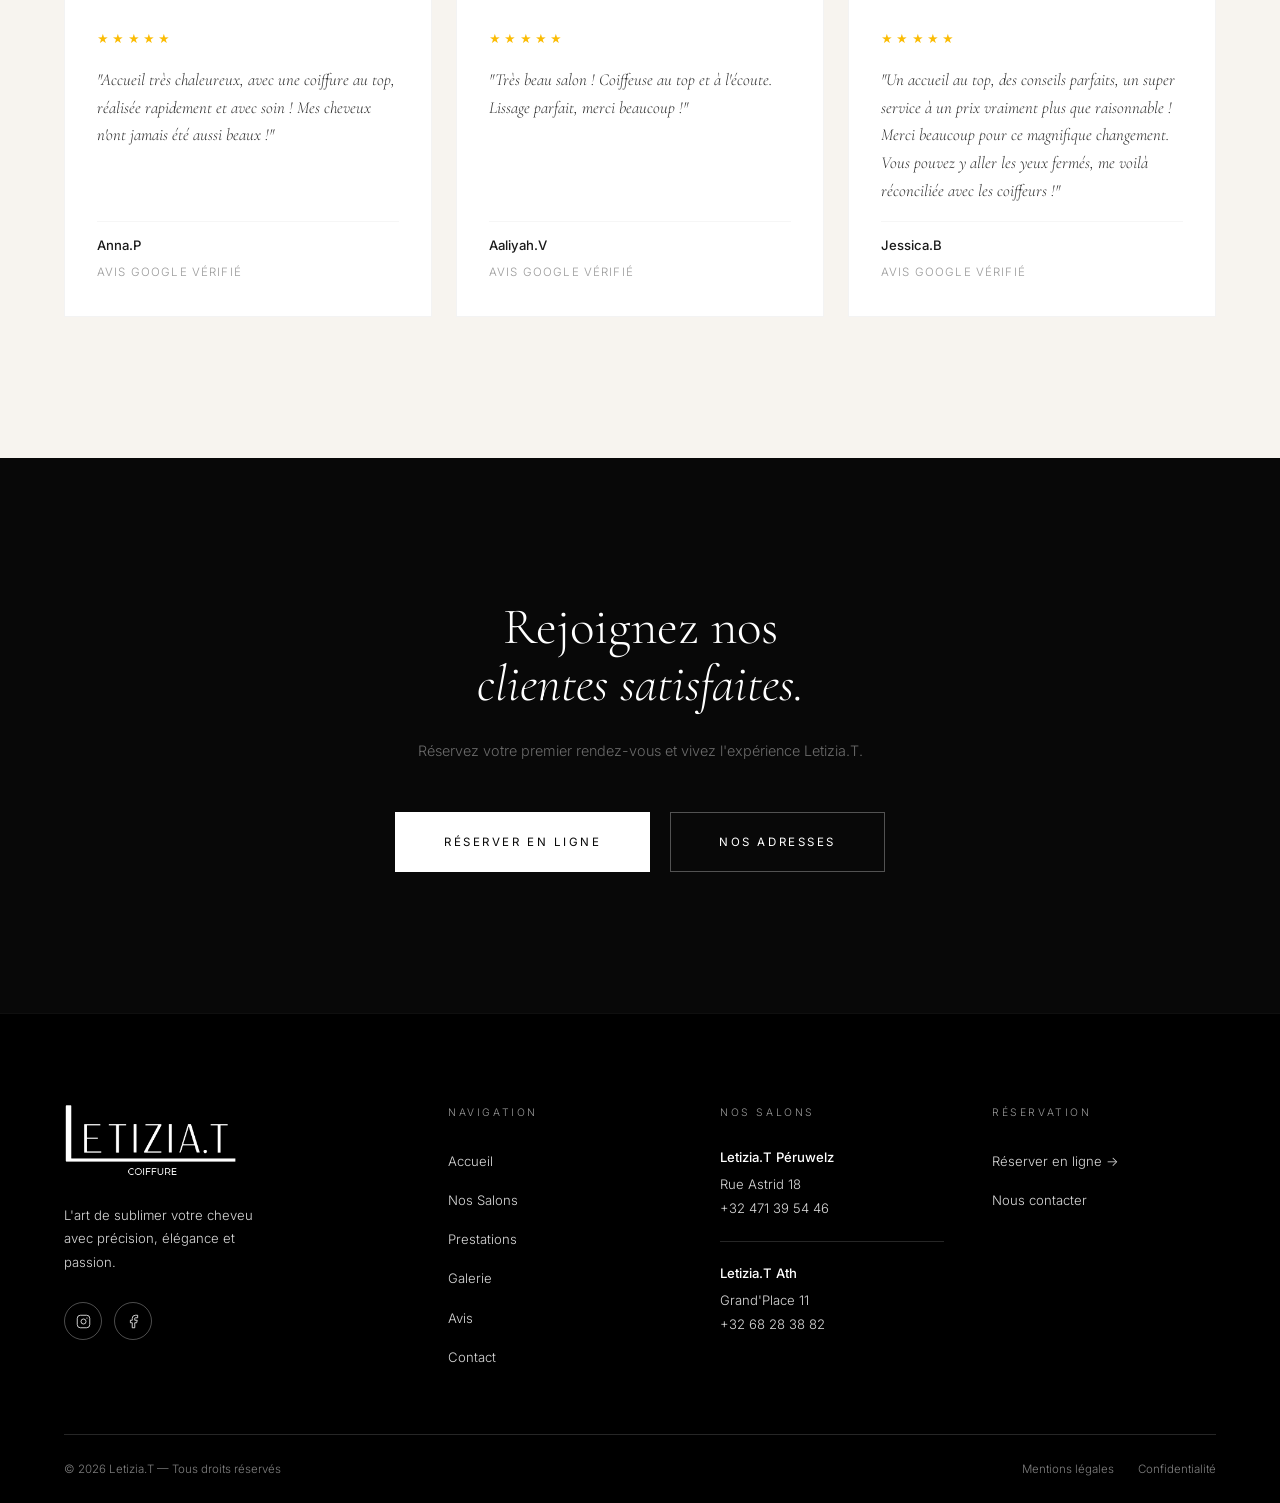
==== commit 705cf5b7: "Retire le bandeau cookies : la balise Google mesure toutes les visites Co-Authored-By: Claude Opus 5" ====
--- a/avis.html
+++ b/avis.html
@@ -1,13 +1,6 @@
 <!DOCTYPE html>
 <html lang="fr-BE">
 <head>
-  <!-- Consentement cookies (RGPD) : mesure désactivée tant que le visiteur n'a pas accepté -->
-  <script>
-    window.dataLayer = window.dataLayer || [];
-    function gtag(){dataLayer.push(arguments);}
-    gtag('consent', 'default', { analytics_storage: 'denied', ad_storage: 'denied', ad_user_data: 'denied', ad_personalization: 'denied' });
-    try { if (localStorage.getItem('lt-cookie-consent') === 'granted') gtag('consent', 'update', { analytics_storage: 'granted' }); } catch (e) {}
-  </script>
   <!-- Google tag -->
   <script async src="https://www.googletagmanager.com/gtm.js?id=GTM-TZKCF6P5"></script>
   <script>
--- a/style.css
+++ b/style.css
@@ -1738,37 +1738,6 @@
   .gallery-page-grid { grid-template-columns: 1fr; }
 }
 
-/* ── 31. COOKIE BANNER ── */
-.cookie-banner {
-  position: fixed;
-  left: 1.5rem;
-  bottom: 1.5rem;
-  z-index: 400;
-  max-width: 400px;
-  padding: 1.5rem;
-  background: rgba(8,8,8,0.95);
-  border: 1px solid rgba(192,192,192,0.2);
-  backdrop-filter: blur(12px);
-  -webkit-backdrop-filter: blur(12px);
-  opacity: 0;
-  transform: translateY(12px);
-  pointer-events: none;
-  transition: opacity var(--t-mid) var(--ease), transform var(--t-mid) var(--ease);
-}
-.cookie-banner.visible { opacity: 1; transform: none; pointer-events: all; }
-.cookie-banner p {
-  font-size: 0.8rem;
-  color: rgba(255,255,255,0.7);
-  line-height: 1.7;
-  margin-bottom: 1.25rem;
-}
-.cookie-banner-actions { display: flex; gap: 0.75rem; }
-.cookie-banner-actions .btn { flex: 1; }
-
-@media (max-width: 650px) {
-  .cookie-banner { left: 1rem; right: 1rem; bottom: 1rem; max-width: none; }
-}
-
 /* ── Utility ── */
 .sr-only {
   position: absolute; width: 1px; height: 1px;
